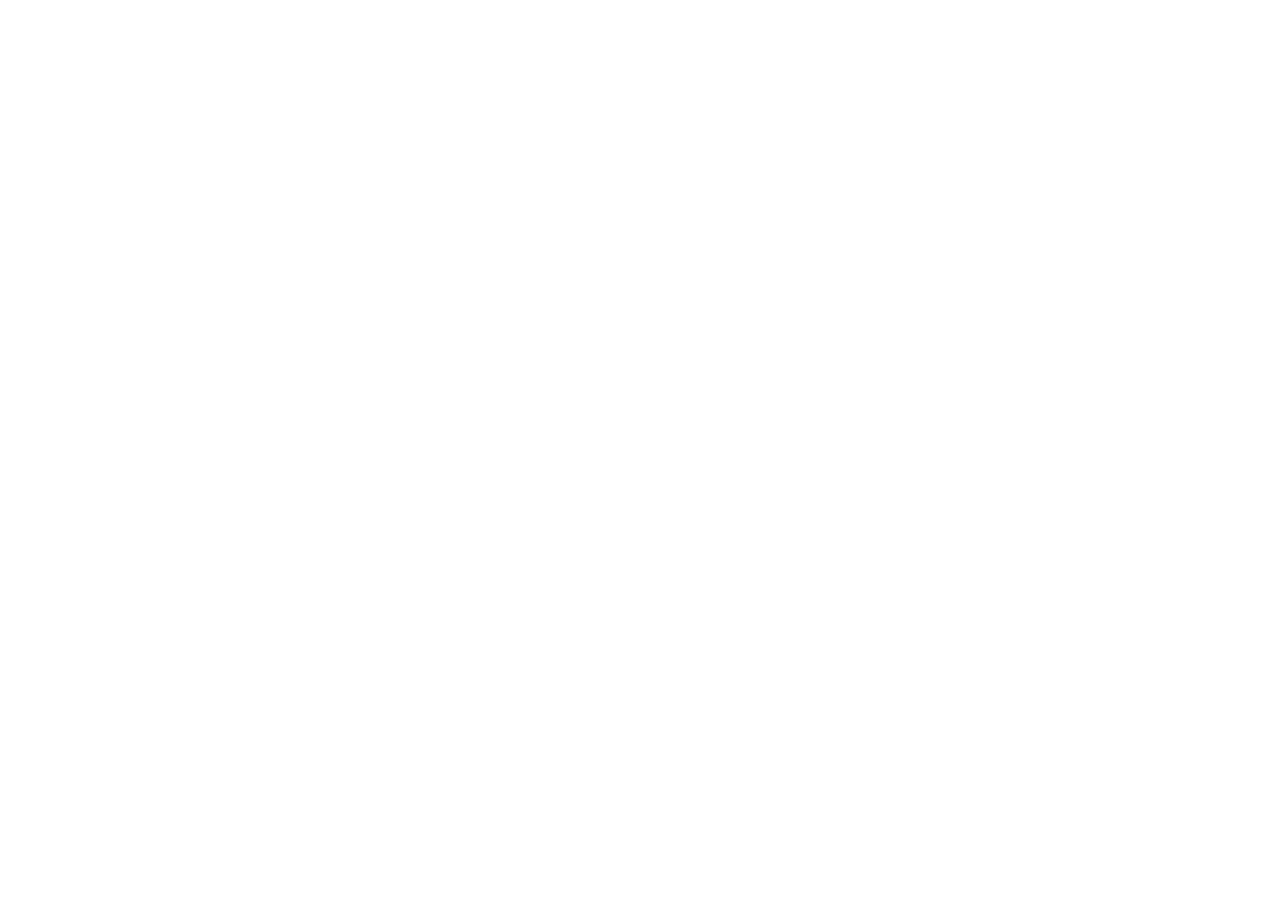
==== index.html @ 5d376424 "初始化大事件项目" ====
<!DOCTYPE html>
<html lang="en">
<head>
    <meta charset="UTF-8">
    <meta http-equiv="X-UA-Compatible" content="IE=edge">
    <meta name="viewport" content="width=device-width, initial-scale=1.0">
    <title>Document</title>
</head>
<body>
    
</body>
</html>
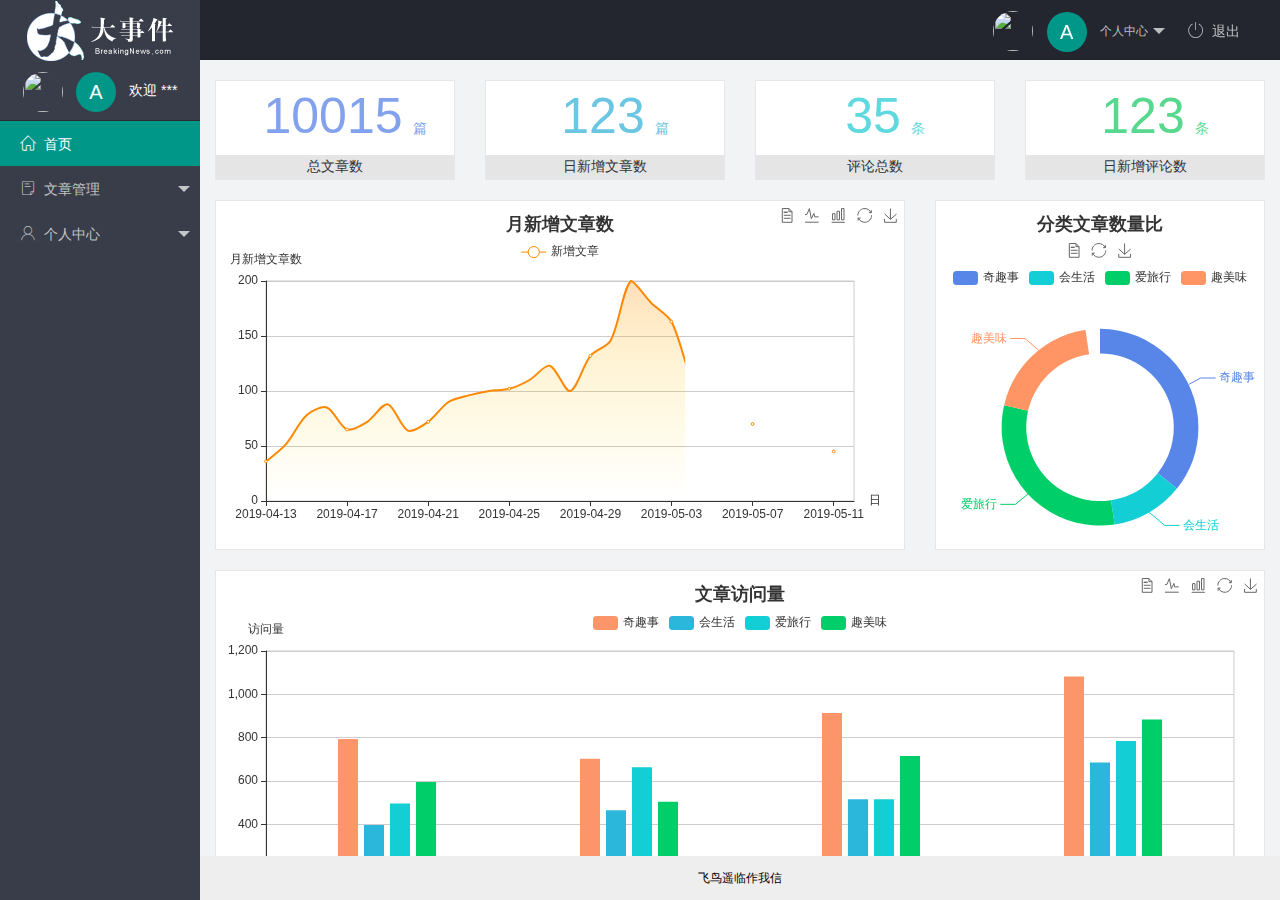
==== commit 118afe9a: "完成了首页功能" ====
--- a/index.html
+++ b/index.html
@@ -1,12 +1,115 @@
 <!DOCTYPE html>
 <html lang="en">
-<head>
-    <meta charset="UTF-8">
-    <meta http-equiv="X-UA-Compatible" content="IE=edge">
-    <meta name="viewport" content="width=device-width, initial-scale=1.0">
+  <head>
+    <meta charset="UTF-8" />
+    <meta http-equiv="X-UA-Compatible" content="IE=edge" />
+    <meta name="viewport" content="width=device-width, initial-scale=1.0" />
     <title>Document</title>
-</head>
-<body>
-    
-</body>
-</html>+    <link rel="stylesheet" href="/assets/lib/layui/css/layui.css" />
+    <link rel="stylesheet" href="./assets/fonts/iconfont.css" />
+    <link rel="stylesheet" href="/assets/css/index.css" />
+  </head>
+  <body>
+    <div class="layui-layout layui-layout-admin">
+      <div class="layui-header">
+        <div class="layui-logo layui-hide-xs layui-bg-black">
+          <img src="/assets/images/logo.png" alt="" />
+        </div>
+
+        <ul class="layui-nav layui-layout-right">
+          <li class="layui-nav-item layui-hide layui-show-md-inline-block">
+            <a href="javascript:;" class="userinfo">
+                <img src="http://t.cn/RCzsdCq" class="layui-nav-img" />
+                <span class="text-avatar">A</span>
+                个人中心
+              </a>
+            <dl class="layui-nav-child">
+              <dd><a href="">基本资料</a></dd>
+              <dd><a href="">更换头像</a></dd>
+              <dd><a href="">重置密码</a></dd>
+            </dl>
+          </li>
+          <li class="layui-nav-item" lay-header-event="menuRight" lay-unselect>
+            <a href="javascript:;" id="btnLogout"
+              ><span class="iconfont icon-tuichu"></span>退出</a
+            >
+          </li>
+        </ul>
+      </div>
+
+      <div class="layui-side layui-bg-black">
+        <div class="layui-side-scroll">
+          <!-- 左侧导航区域（可配合layui已有的垂直导航） -->
+          <ul class="layui-nav layui-nav-tree" lay-shrink="all">
+            <div class="userinfo">
+                <img src="http://t.cn/RCzsdCq" class="layui-nav-img" />
+                <span class="text-avatar">A</span>
+                <span id="welcome">欢迎 ***</span>
+            </div>
+            <li class="layui-nav-item layui-this">
+              <a href="/home/dashboard.html" target="fm"><span class="iconfont icon-home"></span>首页</a>
+            </li>
+            <li class="layui-nav-item">
+              <a class="" href="javascript:;"
+                ><span class="iconfont icon-16"></span>文章管理</a
+              >
+              <dl class="layui-nav-child">
+                <dd>
+                  <a href="javascript:;"
+                    ><i class="layui-icon layui-icon-app"></i>文章类别</a
+                  >
+                </dd>
+                <dd>
+                  <a href="javascript:;"
+                    ><i class="layui-icon layui-icon-app"></i>文章列表</a
+                  >
+                </dd>
+                <dd>
+                  <a href="javascript:;"
+                    ><i class="layui-icon layui-icon-app"></i>发布文章</a
+                  >
+                </dd>
+              </dl>
+            </li>
+            <li class="layui-nav-item">
+              <a href="javascript:;"
+                ><span class="iconfont icon-user"></span>个人中心</a
+              >
+              <dl class="layui-nav-child">
+                <dd>
+                  <a href="javascript:;"
+                    ><i class="layui-icon layui-icon-app"></i>基本资料</a
+                  >
+                </dd>
+                <dd>
+                  <a href="javascript:;"
+                    ><i class="layui-icon layui-icon-app"></i>更换头像</a
+                  >
+                </dd>
+                <dd>
+                  <a href="javascript:;"
+                    ><i class="layui-icon layui-icon-app"></i>重置密码</a
+                  >
+                </dd>
+              </dl>
+            </li>
+          </ul>
+        </div>
+      </div>
+
+      <div class="layui-body">
+        <!-- 内容主体区域 -->
+        <iframe name="fm" src="/home/dashboard.html" frameborder="0"></iframe>
+    </div>
+
+      <div class="layui-footer">
+        <!-- 底部固定区域 -->
+        飞鸟遥临作我信
+      </div>
+    </div>
+    <script src="/assets/lib/layui/layui.all.js"></script>
+    <script src="/assets/lib/jquery.js"></script>
+    <script src="/assets/js/baseAPI.js"></script>
+    <script src="/assets/js/index.js"></script>
+  </body>
+</html>
--- a/assets/lib/layui/css/layui.css
+++ b/assets/lib/layui/css/layui.css
@@ -0,0 +1,2 @@
+/** layui-v2.5.5 MIT License By https://www.layui.com */
+ .layui-inline,img{display:inline-block;vertical-align:middle}h1,h2,h3,h4,h5,h6{font-weight:400}.layui-edge,.layui-header,.layui-inline,.layui-main{position:relative}.layui-body,.layui-edge,.layui-elip{overflow:hidden}.layui-btn,.layui-edge,.layui-inline,img{vertical-align:middle}.layui-btn,.layui-disabled,.layui-icon,.layui-unselect{-moz-user-select:none;-webkit-user-select:none;-ms-user-select:none}.layui-elip,.layui-form-checkbox span,.layui-form-pane .layui-form-label{text-overflow:ellipsis;white-space:nowrap}.layui-breadcrumb,.layui-tree-btnGroup{visibility:hidden}blockquote,body,button,dd,div,dl,dt,form,h1,h2,h3,h4,h5,h6,input,li,ol,p,pre,td,textarea,th,ul{margin:0;padding:0;-webkit-tap-highlight-color:rgba(0,0,0,0)}a:active,a:hover{outline:0}img{border:none}li{list-style:none}table{border-collapse:collapse;border-spacing:0}h4,h5,h6{font-size:100%}button,input,optgroup,option,select,textarea{font-family:inherit;font-size:inherit;font-style:inherit;font-weight:inherit;outline:0}pre{white-space:pre-wrap;white-space:-moz-pre-wrap;white-space:-pre-wrap;white-space:-o-pre-wrap;word-wrap:break-word}body{line-height:24px;font:14px Helvetica Neue,Helvetica,PingFang SC,Tahoma,Arial,sans-serif}hr{height:1px;margin:10px 0;border:0;clear:both}a{color:#333;text-decoration:none}a:hover{color:#777}a cite{font-style:normal;*cursor:pointer}.layui-border-box,.layui-border-box *{box-sizing:border-box}.layui-box,.layui-box *{box-sizing:content-box}.layui-clear{clear:both;*zoom:1}.layui-clear:after{content:'\20';clear:both;*zoom:1;display:block;height:0}.layui-inline{*display:inline;*zoom:1}.layui-edge{display:inline-block;width:0;height:0;border-width:6px;border-style:dashed;border-color:transparent}.layui-edge-top{top:-4px;border-bottom-color:#999;border-bottom-style:solid}.layui-edge-right{border-left-color:#999;border-left-style:solid}.layui-edge-bottom{top:2px;border-top-color:#999;border-top-style:solid}.layui-edge-left{border-right-color:#999;border-right-style:solid}.layui-disabled,.layui-disabled:hover{color:#d2d2d2!important;cursor:not-allowed!important}.layui-circle{border-radius:100%}.layui-show{display:block!important}.layui-hide{display:none!important}@font-face{font-family:layui-icon;src:url(../font/iconfont.eot?v=250);src:url(../font/iconfont.eot?v=250#iefix) format('embedded-opentype'),url(../font/iconfont.woff2?v=250) format('woff2'),url(../font/iconfont.woff?v=250) format('woff'),url(../font/iconfont.ttf?v=250) format('truetype'),url(../font/iconfont.svg?v=250#layui-icon) format('svg')}.layui-icon{font-family:layui-icon!important;font-size:16px;font-style:normal;-webkit-font-smoothing:antialiased;-moz-osx-font-smoothing:grayscale}.layui-icon-reply-fill:before{content:"\e611"}.layui-icon-set-fill:before{content:"\e614"}.layui-icon-menu-fill:before{content:"\e60f"}.layui-icon-search:before{content:"\e615"}.layui-icon-share:before{content:"\e641"}.layui-icon-set-sm:before{content:"\e620"}.layui-icon-engine:before{content:"\e628"}.layui-icon-close:before{content:"\1006"}.layui-icon-close-fill:before{content:"\1007"}.layui-icon-chart-screen:before{content:"\e629"}.layui-icon-star:before{content:"\e600"}.layui-icon-circle-dot:before{content:"\e617"}.layui-icon-chat:before{content:"\e606"}.layui-icon-release:before{content:"\e609"}.layui-icon-list:before{content:"\e60a"}.layui-icon-chart:before{content:"\e62c"}.layui-icon-ok-circle:before{content:"\1005"}.layui-icon-layim-theme:before{content:"\e61b"}.layui-icon-table:before{content:"\e62d"}.layui-icon-right:before{content:"\e602"}.layui-icon-left:before{content:"\e603"}.layui-icon-cart-simple:before{content:"\e698"}.layui-icon-face-cry:before{content:"\e69c"}.layui-icon-face-smile:before{content:"\e6af"}.layui-icon-survey:before{content:"\e6b2"}.layui-icon-tree:before{content:"\e62e"}.layui-icon-upload-circle:before{content:"\e62f"}.layui-icon-add-circle:before{content:"\e61f"}.layui-icon-download-circle:before{content:"\e601"}.layui-icon-templeate-1:before{content:"\e630"}.layui-icon-util:before{content:"\e631"}.layui-icon-face-surprised:before{content:"\e664"}.layui-icon-edit:before{content:"\e642"}.layui-icon-speaker:before{content:"\e645"}.layui-icon-down:before{content:"\e61a"}.layui-icon-file:before{content:"\e621"}.layui-icon-layouts:before{content:"\e632"}.layui-icon-rate-half:before{content:"\e6c9"}.layui-icon-add-circle-fine:before{content:"\e608"}.layui-icon-prev-circle:before{content:"\e633"}.layui-icon-read:before{content:"\e705"}.layui-icon-404:before{content:"\e61c"}.layui-icon-carousel:before{content:"\e634"}.layui-icon-help:before{content:"\e607"}.layui-icon-code-circle:before{content:"\e635"}.layui-icon-water:before{content:"\e636"}.layui-icon-username:before{content:"\e66f"}.layui-icon-find-fill:before{content:"\e670"}.layui-icon-about:before{content:"\e60b"}.layui-icon-location:before{content:"\e715"}.layui-icon-up:before{content:"\e619"}.layui-icon-pause:before{content:"\e651"}.layui-icon-date:before{content:"\e637"}.layui-icon-layim-uploadfile:before{content:"\e61d"}.layui-icon-delete:before{content:"\e640"}.layui-icon-play:before{content:"\e652"}.layui-icon-top:before{content:"\e604"}.layui-icon-friends:before{content:"\e612"}.layui-icon-refresh-3:before{content:"\e9aa"}.layui-icon-ok:before{content:"\e605"}.layui-icon-layer:before{content:"\e638"}.layui-icon-face-smile-fine:before{content:"\e60c"}.layui-icon-dollar:before{content:"\e659"}.layui-icon-group:before{content:"\e613"}.layui-icon-layim-download:before{content:"\e61e"}.layui-icon-picture-fine:before{content:"\e60d"}.layui-icon-link:before{content:"\e64c"}.layui-icon-diamond:before{content:"\e735"}.layui-icon-log:before{content:"\e60e"}.layui-icon-rate-solid:before{content:"\e67a"}.layui-icon-fonts-del:before{content:"\e64f"}.layui-icon-unlink:before{content:"\e64d"}.layui-icon-fonts-clear:before{content:"\e639"}.layui-icon-triangle-r:before{content:"\e623"}.layui-icon-circle:before{content:"\e63f"}.layui-icon-radio:before{content:"\e643"}.layui-icon-align-center:before{content:"\e647"}.layui-icon-align-right:before{content:"\e648"}.layui-icon-align-left:before{content:"\e649"}.layui-icon-loading-1:before{content:"\e63e"}.layui-icon-return:before{content:"\e65c"}.layui-icon-fonts-strong:before{content:"\e62b"}.layui-icon-upload:before{content:"\e67c"}.layui-icon-dialogue:before{content:"\e63a"}.layui-icon-video:before{content:"\e6ed"}.layui-icon-headset:before{content:"\e6fc"}.layui-icon-cellphone-fine:before{content:"\e63b"}.layui-icon-add-1:before{content:"\e654"}.layui-icon-face-smile-b:before{content:"\e650"}.layui-icon-fonts-html:before{content:"\e64b"}.layui-icon-form:before{content:"\e63c"}.layui-icon-cart:before{content:"\e657"}.layui-icon-camera-fill:before{content:"\e65d"}.layui-icon-tabs:before{content:"\e62a"}.layui-icon-fonts-code:before{content:"\e64e"}.layui-icon-fire:before{content:"\e756"}.layui-icon-set:before{content:"\e716"}.layui-icon-fonts-u:before{content:"\e646"}.layui-icon-triangle-d:before{content:"\e625"}.layui-icon-tips:before{content:"\e702"}.layui-icon-picture:before{content:"\e64a"}.layui-icon-more-vertical:before{content:"\e671"}.layui-icon-flag:before{content:"\e66c"}.layui-icon-loading:before{content:"\e63d"}.layui-icon-fonts-i:before{content:"\e644"}.layui-icon-refresh-1:before{content:"\e666"}.layui-icon-rmb:before{content:"\e65e"}.layui-icon-home:before{content:"\e68e"}.layui-icon-user:before{content:"\e770"}.layui-icon-notice:before{content:"\e667"}.layui-icon-login-weibo:before{content:"\e675"}.layui-icon-voice:before{content:"\e688"}.layui-icon-upload-drag:before{content:"\e681"}.layui-icon-login-qq:before{content:"\e676"}.layui-icon-snowflake:before{content:"\e6b1"}.layui-icon-file-b:before{content:"\e655"}.layui-icon-template:before{content:"\e663"}.layui-icon-auz:before{content:"\e672"}.layui-icon-console:before{content:"\e665"}.layui-icon-app:before{content:"\e653"}.layui-icon-prev:before{content:"\e65a"}.layui-icon-website:before{content:"\e7ae"}.layui-icon-next:before{content:"\e65b"}.layui-icon-component:before{content:"\e857"}.layui-icon-more:before{content:"\e65f"}.layui-icon-login-wechat:before{content:"\e677"}.layui-icon-shrink-right:before{content:"\e668"}.layui-icon-spread-left:before{content:"\e66b"}.layui-icon-camera:before{content:"\e660"}.layui-icon-note:before{content:"\e66e"}.layui-icon-refresh:before{content:"\e669"}.layui-icon-female:before{content:"\e661"}.layui-icon-male:before{content:"\e662"}.layui-icon-password:before{content:"\e673"}.layui-icon-senior:before{content:"\e674"}.layui-icon-theme:before{content:"\e66a"}.layui-icon-tread:before{content:"\e6c5"}.layui-icon-praise:before{content:"\e6c6"}.layui-icon-star-fill:before{content:"\e658"}.layui-icon-rate:before{content:"\e67b"}.layui-icon-template-1:before{content:"\e656"}.layui-icon-vercode:before{content:"\e679"}.layui-icon-cellphone:before{content:"\e678"}.layui-icon-screen-full:before{content:"\e622"}.layui-icon-screen-restore:before{content:"\e758"}.layui-icon-cols:before{content:"\e610"}.layui-icon-export:before{content:"\e67d"}.layui-icon-print:before{content:"\e66d"}.layui-icon-slider:before{content:"\e714"}.layui-icon-addition:before{content:"\e624"}.layui-icon-subtraction:before{content:"\e67e"}.layui-icon-service:before{content:"\e626"}.layui-icon-transfer:before{content:"\e691"}.layui-main{width:1140px;margin:0 auto}.layui-header{z-index:1000;height:60px}.layui-header a:hover{transition:all .5s;-webkit-transition:all .5s}.layui-side{position:fixed;left:0;top:0;bottom:0;z-index:999;width:200px;overflow-x:hidden}.layui-side-scroll{position:relative;width:220px;height:100%;overflow-x:hidden}.layui-body{position:absolute;left:200px;right:0;top:0;bottom:0;z-index:998;width:auto;overflow-y:auto;box-sizing:border-box}.layui-layout-body{overflow:hidden}.layui-layout-admin .layui-header{background-color:#23262E}.layui-layout-admin .layui-side{top:60px;width:200px;overflow-x:hidden}.layui-layout-admin .layui-body{position:fixed;top:60px;bottom:44px}.layui-layout-admin .layui-main{width:auto;margin:0 15px}.layui-layout-admin .layui-footer{position:fixed;left:200px;right:0;bottom:0;height:44px;line-height:44px;padding:0 15px;background-color:#eee}.layui-layout-admin .layui-logo{position:absolute;left:0;top:0;width:200px;height:100%;line-height:60px;text-align:center;color:#009688;font-size:16px}.layui-layout-admin .layui-header .layui-nav{background:0 0}.layui-layout-left{position:absolute!important;left:200px;top:0}.layui-layout-right{position:absolute!important;right:0;top:0}.layui-container{position:relative;margin:0 auto;padding:0 15px;box-sizing:border-box}.layui-fluid{position:relative;margin:0 auto;padding:0 15px}.layui-row:after,.layui-row:before{content:'';display:block;clear:both}.layui-col-lg1,.layui-col-lg10,.layui-col-lg11,.layui-col-lg12,.layui-col-lg2,.layui-col-lg3,.layui-col-lg4,.layui-col-lg5,.layui-col-lg6,.layui-col-lg7,.layui-col-lg8,.layui-col-lg9,.layui-col-md1,.layui-col-md10,.layui-col-md11,.layui-col-md12,.layui-col-md2,.layui-col-md3,.layui-col-md4,.layui-col-md5,.layui-col-md6,.layui-col-md7,.layui-col-md8,.layui-col-md9,.layui-col-sm1,.layui-col-sm10,.layui-col-sm11,.layui-col-sm12,.layui-col-sm2,.layui-col-sm3,.layui-col-sm4,.layui-col-sm5,.layui-col-sm6,.layui-col-sm7,.layui-col-sm8,.layui-col-sm9,.layui-col-xs1,.layui-col-xs10,.layui-col-xs11,.layui-col-xs12,.layui-col-xs2,.layui-col-xs3,.layui-col-xs4,.layui-col-xs5,.layui-col-xs6,.layui-col-xs7,.layui-col-xs8,.layui-col-xs9{position:relative;display:block;box-sizing:border-box}.layui-col-xs1,.layui-col-xs10,.layui-col-xs11,.layui-col-xs12,.layui-col-xs2,.layui-col-xs3,.layui-col-xs4,.layui-col-xs5,.layui-col-xs6,.layui-col-xs7,.layui-col-xs8,.layui-col-xs9{float:left}.layui-col-xs1{width:8.33333333%}.layui-col-xs2{width:16.66666667%}.layui-col-xs3{width:25%}.layui-col-xs4{width:33.33333333%}.layui-col-xs5{width:41.66666667%}.layui-col-xs6{width:50%}.layui-col-xs7{width:58.33333333%}.layui-col-xs8{width:66.66666667%}.layui-col-xs9{width:75%}.layui-col-xs10{width:83.33333333%}.layui-col-xs11{width:91.66666667%}.layui-col-xs12{width:100%}.layui-col-xs-offset1{margin-left:8.33333333%}.layui-col-xs-offset2{margin-left:16.66666667%}.layui-col-xs-offset3{margin-left:25%}.layui-col-xs-offset4{margin-left:33.33333333%}.layui-col-xs-offset5{margin-left:41.66666667%}.layui-col-xs-offset6{margin-left:50%}.layui-col-xs-offset7{margin-left:58.33333333%}.layui-col-xs-offset8{margin-left:66.66666667%}.layui-col-xs-offset9{margin-left:75%}.layui-col-xs-offset10{margin-left:83.33333333%}.layui-col-xs-offset11{margin-left:91.66666667%}.layui-col-xs-offset12{margin-left:100%}@media screen and (max-width:768px){.layui-hide-xs{display:none!important}.layui-show-xs-block{display:block!important}.layui-show-xs-inline{display:inline!important}.layui-show-xs-inline-block{display:inline-block!important}}@media screen and (min-width:768px){.layui-container{width:750px}.layui-hide-sm{display:none!important}.layui-show-sm-block{display:block!important}.layui-show-sm-inline{display:inline!important}.layui-show-sm-inline-block{display:inline-block!important}.layui-col-sm1,.layui-col-sm10,.layui-col-sm11,.layui-col-sm12,.layui-col-sm2,.layui-col-sm3,.layui-col-sm4,.layui-col-sm5,.layui-col-sm6,.layui-col-sm7,.layui-col-sm8,.layui-col-sm9{float:left}.layui-col-sm1{width:8.33333333%}.layui-col-sm2{width:16.66666667%}.layui-col-sm3{width:25%}.layui-col-sm4{width:33.33333333%}.layui-col-sm5{width:41.66666667%}.layui-col-sm6{width:50%}.layui-col-sm7{width:58.33333333%}.layui-col-sm8{width:66.66666667%}.layui-col-sm9{width:75%}.layui-col-sm10{width:83.33333333%}.layui-col-sm11{width:91.66666667%}.layui-col-sm12{width:100%}.layui-col-sm-offset1{margin-left:8.33333333%}.layui-col-sm-offset2{margin-left:16.66666667%}.layui-col-sm-offset3{margin-left:25%}.layui-col-sm-offset4{margin-left:33.33333333%}.layui-col-sm-offset5{margin-left:41.66666667%}.layui-col-sm-offset6{margin-left:50%}.layui-col-sm-offset7{margin-left:58.33333333%}.layui-col-sm-offset8{margin-left:66.66666667%}.layui-col-sm-offset9{margin-left:75%}.layui-col-sm-offset10{margin-left:83.33333333%}.layui-col-sm-offset11{margin-left:91.66666667%}.layui-col-sm-offset12{margin-left:100%}}@media screen and (min-width:992px){.layui-container{width:970px}.layui-hide-md{display:none!important}.layui-show-md-block{display:block!important}.layui-show-md-inline{display:inline!important}.layui-show-md-inline-block{display:inline-block!important}.layui-col-md1,.layui-col-md10,.layui-col-md11,.layui-col-md12,.layui-col-md2,.layui-col-md3,.layui-col-md4,.layui-col-md5,.layui-col-md6,.layui-col-md7,.layui-col-md8,.layui-col-md9{float:left}.layui-col-md1{width:8.33333333%}.layui-col-md2{width:16.66666667%}.layui-col-md3{width:25%}.layui-col-md4{width:33.33333333%}.layui-col-md5{width:41.66666667%}.layui-col-md6{width:50%}.layui-col-md7{width:58.33333333%}.layui-col-md8{width:66.66666667%}.layui-col-md9{width:75%}.layui-col-md10{width:83.33333333%}.layui-col-md11{width:91.66666667%}.layui-col-md12{width:100%}.layui-col-md-offset1{margin-left:8.33333333%}.layui-col-md-offset2{margin-left:16.66666667%}.layui-col-md-offset3{margin-left:25%}.layui-col-md-offset4{margin-left:33.33333333%}.layui-col-md-offset5{margin-left:41.66666667%}.layui-col-md-offset6{margin-left:50%}.layui-col-md-offset7{margin-left:58.33333333%}.layui-col-md-offset8{margin-left:66.66666667%}.layui-col-md-offset9{margin-left:75%}.layui-col-md-offset10{margin-left:83.33333333%}.layui-col-md-offset11{margin-left:91.66666667%}.layui-col-md-offset12{margin-left:100%}}@media screen and (min-width:1200px){.layui-container{width:1170px}.layui-hide-lg{display:none!important}.layui-show-lg-block{display:block!important}.layui-show-lg-inline{display:inline!important}.layui-show-lg-inline-block{display:inline-block!important}.layui-col-lg1,.layui-col-lg10,.layui-col-lg11,.layui-col-lg12,.layui-col-lg2,.layui-col-lg3,.layui-col-lg4,.layui-col-lg5,.layui-col-lg6,.layui-col-lg7,.layui-col-lg8,.layui-col-lg9{float:left}.layui-col-lg1{width:8.33333333%}.layui-col-lg2{width:16.66666667%}.layui-col-lg3{width:25%}.layui-col-lg4{width:33.33333333%}.layui-col-lg5{width:41.66666667%}.layui-col-lg6{width:50%}.layui-col-lg7{width:58.33333333%}.layui-col-lg8{width:66.66666667%}.layui-col-lg9{width:75%}.layui-col-lg10{width:83.33333333%}.layui-col-lg11{width:91.66666667%}.layui-col-lg12{width:100%}.layui-col-lg-offset1{margin-left:8.33333333%}.layui-col-lg-offset2{margin-left:16.66666667%}.layui-col-lg-offset3{margin-left:25%}.layui-col-lg-offset4{margin-left:33.33333333%}.layui-col-lg-offset5{margin-left:41.66666667%}.layui-col-lg-offset6{margin-left:50%}.layui-col-lg-offset7{margin-left:58.33333333%}.layui-col-lg-offset8{margin-left:66.66666667%}.layui-col-lg-offset9{margin-left:75%}.layui-col-lg-offset10{margin-left:83.33333333%}.layui-col-lg-offset11{margin-left:91.66666667%}.layui-col-lg-offset12{margin-left:100%}}.layui-col-space1{margin:-.5px}.layui-col-space1>*{padding:.5px}.layui-col-space3{margin:-1.5px}.layui-col-space3>*{padding:1.5px}.layui-col-space5{margin:-2.5px}.layui-col-space5>*{padding:2.5px}.layui-col-space8{margin:-3.5px}.layui-col-space8>*{padding:3.5px}.layui-col-space10{margin:-5px}.layui-col-space10>*{padding:5px}.layui-col-space12{margin:-6px}.layui-col-space12>*{padding:6px}.layui-col-space15{margin:-7.5px}.layui-col-space15>*{padding:7.5px}.layui-col-space18{margin:-9px}.layui-col-space18>*{padding:9px}.layui-col-space20{margin:-10px}.layui-col-space20>*{padding:10px}.layui-col-space22{margin:-11px}.layui-col-space22>*{padding:11px}.layui-col-space25{margin:-12.5px}.layui-col-space25>*{padding:12.5px}.layui-col-space30{margin:-15px}.layui-col-space30>*{padding:15px}.layui-btn,.layui-input,.layui-select,.layui-textarea,.layui-upload-button{outline:0;-webkit-appearance:none;transition:all .3s;-webkit-transition:all .3s;box-sizing:border-box}.layui-elem-quote{margin-bottom:10px;padding:15px;line-height:22px;border-left:5px solid #009688;border-radius:0 2px 2px 0;background-color:#f2f2f2}.layui-quote-nm{border-style:solid;border-width:1px 1px 1px 5px;background:0 0}.layui-elem-field{margin-bottom:10px;padding:0;border-width:1px;border-style:solid}.layui-elem-field legend{margin-left:20px;padding:0 10px;font-size:20px;font-weight:300}.layui-field-title{margin:10px 0 20px;border-width:1px 0 0}.layui-field-box{padding:10px 15px}.layui-field-title .layui-field-box{padding:10px 0}.layui-progress{position:relative;height:6px;border-radius:20px;background-color:#e2e2e2}.layui-progress-bar{position:absolute;left:0;top:0;width:0;max-width:100%;height:6px;border-radius:20px;text-align:right;background-color:#5FB878;transition:all .3s;-webkit-transition:all .3s}.layui-progress-big,.layui-progress-big .layui-progress-bar{height:18px;line-height:18px}.layui-progress-text{position:relative;top:-20px;line-height:18px;font-size:12px;color:#666}.layui-progress-big .layui-progress-text{position:static;padding:0 10px;color:#fff}.layui-collapse{border-width:1px;border-style:solid;border-radius:2px}.layui-colla-content,.layui-colla-item{border-top-width:1px;border-top-style:solid}.layui-colla-item:first-child{border-top:none}.layui-colla-title{position:relative;height:42px;line-height:42px;padding:0 15px 0 35px;color:#333;background-color:#f2f2f2;cursor:pointer;font-size:14px;overflow:hidden}.layui-colla-content{display:none;padding:10px 15px;line-height:22px;color:#666}.layui-colla-icon{position:absolute;left:15px;top:0;font-size:14px}.layui-card{margin-bottom:15px;border-radius:2px;background-color:#fff;box-shadow:0 1px 2px 0 rgba(0,0,0,.05)}.layui-card:last-child{margin-bottom:0}.layui-card-header{position:relative;height:42px;line-height:42px;padding:0 15px;border-bottom:1px solid #f6f6f6;color:#333;border-radius:2px 2px 0 0;font-size:14px}.layui-bg-black,.layui-bg-blue,.layui-bg-cyan,.layui-bg-green,.layui-bg-orange,.layui-bg-red{color:#fff!important}.layui-card-body{position:relative;padding:10px 15px;line-height:24px}.layui-card-body[pad15]{padding:15px}.layui-card-body[pad20]{padding:20px}.layui-card-body .layui-table{margin:5px 0}.layui-card .layui-tab{margin:0}.layui-panel-window{position:relative;padding:15px;border-radius:0;border-top:5px solid #E6E6E6;background-color:#fff}.layui-auxiliar-moving{position:fixed;left:0;right:0;top:0;bottom:0;width:100%;height:100%;background:0 0;z-index:9999999999}.layui-form-label,.layui-form-mid,.layui-form-select,.layui-input-block,.layui-input-inline,.layui-textarea{position:relative}.layui-bg-red{background-color:#FF5722!important}.layui-bg-orange{background-color:#FFB800!important}.layui-bg-green{background-color:#009688!important}.layui-bg-cyan{background-color:#2F4056!important}.layui-bg-blue{background-color:#1E9FFF!important}.layui-bg-black{background-color:#393D49!important}.layui-bg-gray{background-color:#eee!important;color:#666!important}.layui-badge-rim,.layui-colla-content,.layui-colla-item,.layui-collapse,.layui-elem-field,.layui-form-pane .layui-form-item[pane],.layui-form-pane .layui-form-label,.layui-input,.layui-layedit,.layui-layedit-tool,.layui-quote-nm,.layui-select,.layui-tab-bar,.layui-tab-card,.layui-tab-title,.layui-tab-title .layui-this:after,.layui-textarea{border-color:#e6e6e6}.layui-timeline-item:before,hr{background-color:#e6e6e6}.layui-text{line-height:22px;font-size:14px;color:#666}.layui-text h1,.layui-text h2,.layui-text h3{font-weight:500;color:#333}.layui-text h1{font-size:30px}.layui-text h2{font-size:24px}.layui-text h3{font-size:18px}.layui-text a:not(.layui-btn){color:#01AAED}.layui-text a:not(.layui-btn):hover{text-decoration:underline}.layui-text ul{padding:5px 0 5px 15px}.layui-text ul li{margin-top:5px;list-style-type:disc}.layui-text em,.layui-word-aux{color:#999!important;padding:0 5px!important}.layui-btn{display:inline-block;height:38px;line-height:38px;padding:0 18px;background-color:#009688;color:#fff;white-space:nowrap;text-align:center;font-size:14px;border:none;border-radius:2px;cursor:pointer}.layui-btn:hover{opacity:.8;filter:alpha(opacity=80);color:#fff}.layui-btn:active{opacity:1;filter:alpha(opacity=100)}.layui-btn+.layui-btn{margin-left:10px}.layui-btn-container{font-size:0}.layui-btn-container .layui-btn{margin-right:10px;margin-bottom:10px}.layui-btn-container .layui-btn+.layui-btn{margin-left:0}.layui-table .layui-btn-container .layui-btn{margin-bottom:9px}.layui-btn-radius{border-radius:100px}.layui-btn .layui-icon{margin-right:3px;font-size:18px;vertical-align:bottom;vertical-align:middle\9}.layui-btn-primary{border:1px solid #C9C9C9;background-color:#fff;color:#555}.layui-btn-primary:hover{border-color:#009688;color:#333}.layui-btn-normal{background-color:#1E9FFF}.layui-btn-warm{background-color:#FFB800}.layui-btn-danger{background-color:#FF5722}.layui-btn-checked{background-color:#5FB878}.layui-btn-disabled,.layui-btn-disabled:active,.layui-btn-disabled:hover{border:1px solid #e6e6e6;background-color:#FBFBFB;color:#C9C9C9;cursor:not-allowed;opacity:1}.layui-btn-lg{height:44px;line-height:44px;padding:0 25px;font-size:16px}.layui-btn-sm{height:30px;line-height:30px;padding:0 10px;font-size:12px}.layui-btn-sm i{font-size:16px!important}.layui-btn-xs{height:22px;line-height:22px;padding:0 5px;font-size:12px}.layui-btn-xs i{font-size:14px!important}.layui-btn-group{display:inline-block;vertical-align:middle;font-size:0}.layui-btn-group .layui-btn{margin-left:0!important;margin-right:0!important;border-left:1px solid rgba(255,255,255,.5);border-radius:0}.layui-btn-group .layui-btn-primary{border-left:none}.layui-btn-group .layui-btn-primary:hover{border-color:#C9C9C9;color:#009688}.layui-btn-group .layui-btn:first-child{border-left:none;border-radius:2px 0 0 2px}.layui-btn-group .layui-btn-primary:first-child{border-left:1px solid #c9c9c9}.layui-btn-group .layui-btn:last-child{border-radius:0 2px 2px 0}.layui-btn-group .layui-btn+.layui-btn{margin-left:0}.layui-btn-group+.layui-btn-group{margin-left:10px}.layui-btn-fluid{width:100%}.layui-input,.layui-select,.layui-textarea{height:38px;line-height:1.3;line-height:38px\9;border-width:1px;border-style:solid;background-color:#fff;border-radius:2px}.layui-input::-webkit-input-placeholder,.layui-select::-webkit-input-placeholder,.layui-textarea::-webkit-input-placeholder{line-height:1.3}.layui-input,.layui-textarea{display:block;width:100%;padding-left:10px}.layui-input:hover,.layui-textarea:hover{border-color:#D2D2D2!important}.layui-input:focus,.layui-textarea:focus{border-color:#C9C9C9!important}.layui-textarea{min-height:100px;height:auto;line-height:20px;padding:6px 10px;resize:vertical}.layui-select{padding:0 10px}.layui-form input[type=checkbox],.layui-form input[type=radio],.layui-form select{display:none}.layui-form [lay-ignore]{display:initial}.layui-form-item{margin-bottom:15px;clear:both;*zoom:1}.layui-form-item:after{content:'\20';clear:both;*zoom:1;display:block;height:0}.layui-form-label{float:left;display:block;padding:9px 15px;width:80px;font-weight:400;line-height:20px;text-align:right}.layui-form-label-col{display:block;float:none;padding:9px 0;line-height:20px;text-align:left}.layui-form-item .layui-inline{margin-bottom:5px;margin-right:10px}.layui-input-block{margin-left:110px;min-height:36px}.layui-input-inline{display:inline-block;vertical-align:middle}.layui-form-item .layui-input-inline{float:left;width:190px;margin-right:10px}.layui-form-text .layui-input-inline{width:auto}.layui-form-mid{float:left;display:block;padding:9px 0!important;line-height:20px;margin-right:10px}.layui-form-danger+.layui-form-select .layui-input,.layui-form-danger:focus{border-color:#FF5722!important}.layui-form-select .layui-input{padding-right:30px;cursor:pointer}.layui-form-select .layui-edge{position:absolute;right:10px;top:50%;margin-top:-3px;cursor:pointer;border-width:6px;border-top-color:#c2c2c2;border-top-style:solid;transition:all .3s;-webkit-transition:all .3s}.layui-form-select dl{display:none;position:absolute;left:0;top:42px;padding:5px 0;z-index:899;min-width:100%;border:1px solid #d2d2d2;max-height:300px;overflow-y:auto;background-color:#fff;border-radius:2px;box-shadow:0 2px 4px rgba(0,0,0,.12);box-sizing:border-box}.layui-form-select dl dd,.layui-form-select dl dt{padding:0 10px;line-height:36px;white-space:nowrap;overflow:hidden;text-overflow:ellipsis}.layui-form-select dl dt{font-size:12px;color:#999}.layui-form-select dl dd{cursor:pointer}.layui-form-select dl dd:hover{background-color:#f2f2f2;-webkit-transition:.5s all;transition:.5s all}.layui-form-select .layui-select-group dd{padding-left:20px}.layui-form-select dl dd.layui-select-tips{padding-left:10px!important;color:#999}.layui-form-select dl dd.layui-this{background-color:#5FB878;color:#fff}.layui-form-checkbox,.layui-form-select dl dd.layui-disabled{background-color:#fff}.layui-form-selected dl{display:block}.layui-form-checkbox,.layui-form-checkbox *,.layui-form-switch{display:inline-block;vertical-align:middle}.layui-form-selected .layui-edge{margin-top:-9px;-webkit-transform:rotate(180deg);transform:rotate(180deg);margin-top:-3px\9}:root .layui-form-selected .layui-edge{margin-top:-9px\0/IE9}.layui-form-selectup dl{top:auto;bottom:42px}.layui-select-none{margin:5px 0;text-align:center;color:#999}.layui-select-disabled .layui-disabled{border-color:#eee!important}.layui-select-disabled .layui-edge{border-top-color:#d2d2d2}.layui-form-checkbox{position:relative;height:30px;line-height:30px;margin-right:10px;padding-right:30px;cursor:pointer;font-size:0;-webkit-transition:.1s linear;transition:.1s linear;box-sizing:border-box}.layui-form-checkbox span{padding:0 10px;height:100%;font-size:14px;border-radius:2px 0 0 2px;background-color:#d2d2d2;color:#fff;overflow:hidden}.layui-form-checkbox:hover span{background-color:#c2c2c2}.layui-form-checkbox i{position:absolute;right:0;top:0;width:30px;height:28px;border:1px solid #d2d2d2;border-left:none;border-radius:0 2px 2px 0;color:#fff;font-size:20px;text-align:center}.layui-form-checkbox:hover i{border-color:#c2c2c2;color:#c2c2c2}.layui-form-checked,.layui-form-checked:hover{border-color:#5FB878}.layui-form-checked span,.layui-form-checked:hover span{background-color:#5FB878}.layui-form-checked i,.layui-form-checked:hover i{color:#5FB878}.layui-form-item .layui-form-checkbox{margin-top:4px}.layui-form-checkbox[lay-skin=primary]{height:auto!important;line-height:normal!important;min-width:18px;min-height:18px;border:none!important;margin-right:0;padding-left:28px;padding-right:0;background:0 0}.layui-form-checkbox[lay-skin=primary] span{padding-left:0;padding-right:15px;line-height:18px;background:0 0;color:#666}.layui-form-checkbox[lay-skin=primary] i{right:auto;left:0;width:16px;height:16px;line-height:16px;border:1px solid #d2d2d2;font-size:12px;border-radius:2px;background-color:#fff;-webkit-transition:.1s linear;transition:.1s linear}.layui-form-checkbox[lay-skin=primary]:hover i{border-color:#5FB878;color:#fff}.layui-form-checked[lay-skin=primary] i{border-color:#5FB878!important;background-color:#5FB878;color:#fff}.layui-checkbox-disbaled[lay-skin=primary] span{background:0 0!important;color:#c2c2c2}.layui-checkbox-disbaled[lay-skin=primary]:hover i{border-color:#d2d2d2}.layui-form-item .layui-form-checkbox[lay-skin=primary]{margin-top:10px}.layui-form-switch{position:relative;height:22px;line-height:22px;min-width:35px;padding:0 5px;margin-top:8px;border:1px solid #d2d2d2;border-radius:20px;cursor:pointer;background-color:#fff;-webkit-transition:.1s linear;transition:.1s linear}.layui-form-switch i{position:absolute;left:5px;top:3px;width:16px;height:16px;border-radius:20px;background-color:#d2d2d2;-webkit-transition:.1s linear;transition:.1s linear}.layui-form-switch em{position:relative;top:0;width:25px;margin-left:21px;padding:0!important;text-align:center!important;color:#999!important;font-style:normal!important;font-size:12px}.layui-form-onswitch{border-color:#5FB878;background-color:#5FB878}.layui-checkbox-disbaled,.layui-checkbox-disbaled i{border-color:#e2e2e2!important}.layui-form-onswitch i{left:100%;margin-left:-21px;background-color:#fff}.layui-form-onswitch em{margin-left:5px;margin-right:21px;color:#fff!important}.layui-checkbox-disbaled span{background-color:#e2e2e2!important}.layui-checkbox-disbaled:hover i{color:#fff!important}[lay-radio]{display:none}.layui-form-radio,.layui-form-radio *{display:inline-block;vertical-align:middle}.layui-form-radio{line-height:28px;margin:6px 10px 0 0;padding-right:10px;cursor:pointer;font-size:0}.layui-form-radio *{font-size:14px}.layui-form-radio>i{margin-right:8px;font-size:22px;color:#c2c2c2}.layui-form-radio>i:hover,.layui-form-radioed>i{color:#5FB878}.layui-radio-disbaled>i{color:#e2e2e2!important}.layui-form-pane .layui-form-label{width:110px;padding:8px 15px;height:38px;line-height:20px;border-width:1px;border-style:solid;border-radius:2px 0 0 2px;text-align:center;background-color:#FBFBFB;overflow:hidden;box-sizing:border-box}.layui-form-pane .layui-input-inline{margin-left:-1px}.layui-form-pane .layui-input-block{margin-left:110px;left:-1px}.layui-form-pane .layui-input{border-radius:0 2px 2px 0}.layui-form-pane .layui-form-text .layui-form-label{float:none;width:100%;border-radius:2px;box-sizing:border-box;text-align:left}.layui-form-pane .layui-form-text .layui-input-inline{display:block;margin:0;top:-1px;clear:both}.layui-form-pane .layui-form-text .layui-input-block{margin:0;left:0;top:-1px}.layui-form-pane .layui-form-text .layui-textarea{min-height:100px;border-radius:0 0 2px 2px}.layui-form-pane .layui-form-checkbox{margin:4px 0 4px 10px}.layui-form-pane .layui-form-radio,.layui-form-pane .layui-form-switch{margin-top:6px;margin-left:10px}.layui-form-pane .layui-form-item[pane]{position:relative;border-width:1px;border-style:solid}.layui-form-pane .layui-form-item[pane] .layui-form-label{position:absolute;left:0;top:0;height:100%;border-width:0 1px 0 0}.layui-form-pane .layui-form-item[pane] .layui-input-inline{margin-left:110px}@media screen and (max-width:450px){.layui-form-item .layui-form-label{text-overflow:ellipsis;overflow:hidden;white-space:nowrap}.layui-form-item .layui-inline{display:block;margin-right:0;margin-bottom:20px;clear:both}.layui-form-item .layui-inline:after{content:'\20';clear:both;display:block;height:0}.layui-form-item .layui-input-inline{display:block;float:none;left:-3px;width:auto;margin:0 0 10px 112px}.layui-form-item .layui-input-inline+.layui-form-mid{margin-left:110px;top:-5px;padding:0}.layui-form-item .layui-form-checkbox{margin-right:5px;margin-bottom:5px}}.layui-layedit{border-width:1px;border-style:solid;border-radius:2px}.layui-layedit-tool{padding:3px 5px;border-bottom-width:1px;border-bottom-style:solid;font-size:0}.layedit-tool-fixed{position:fixed;top:0;border-top:1px solid #e2e2e2}.layui-layedit-tool .layedit-tool-mid,.layui-layedit-tool .layui-icon{display:inline-block;vertical-align:middle;text-align:center;font-size:14px}.layui-layedit-tool .layui-icon{position:relative;width:32px;height:30px;line-height:30px;margin:3px 5px;color:#777;cursor:pointer;border-radius:2px}.layui-layedit-tool .layui-icon:hover{color:#393D49}.layui-layedit-tool .layui-icon:active{color:#000}.layui-layedit-tool .layedit-tool-active{background-color:#e2e2e2;color:#000}.layui-layedit-tool .layui-disabled,.layui-layedit-tool .layui-disabled:hover{color:#d2d2d2;cursor:not-allowed}.layui-layedit-tool .layedit-tool-mid{width:1px;height:18px;margin:0 10px;background-color:#d2d2d2}.layedit-tool-html{width:50px!important;font-size:30px!important}.layedit-tool-b,.layedit-tool-code,.layedit-tool-help{font-size:16px!important}.layedit-tool-d,.layedit-tool-face,.layedit-tool-image,.layedit-tool-unlink{font-size:18px!important}.layedit-tool-image input{position:absolute;font-size:0;left:0;top:0;width:100%;height:100%;opacity:.01;filter:Alpha(opacity=1);cursor:pointer}.layui-layedit-iframe iframe{display:block;width:100%}#LAY_layedit_code{overflow:hidden}.layui-laypage{display:inline-block;*display:inline;*zoom:1;vertical-align:middle;margin:10px 0;font-size:0}.layui-laypage>a:first-child,.layui-laypage>a:first-child em{border-radius:2px 0 0 2px}.layui-laypage>a:last-child,.layui-laypage>a:last-child em{border-radius:0 2px 2px 0}.layui-laypage>:first-child{margin-left:0!important}.layui-laypage>:last-child{margin-right:0!important}.layui-laypage a,.layui-laypage button,.layui-laypage input,.layui-laypage select,.layui-laypage span{border:1px solid #e2e2e2}.layui-laypage a,.layui-laypage span{display:inline-block;*display:inline;*zoom:1;vertical-align:middle;padding:0 15px;height:28px;line-height:28px;margin:0 -1px 5px 0;background-color:#fff;color:#333;font-size:12px}.layui-flow-more a *,.layui-laypage input,.layui-table-view select[lay-ignore]{display:inline-block}.layui-laypage a:hover{color:#009688}.layui-laypage em{font-style:normal}.layui-laypage .layui-laypage-spr{color:#999;font-weight:700}.layui-laypage a{text-decoration:none}.layui-laypage .layui-laypage-curr{position:relative}.layui-laypage .layui-laypage-curr em{position:relative;color:#fff}.layui-laypage .layui-laypage-curr .layui-laypage-em{position:absolute;left:-1px;top:-1px;padding:1px;width:100%;height:100%;background-color:#009688}.layui-laypage-em{border-radius:2px}.layui-laypage-next em,.layui-laypage-prev em{font-family:Sim sun;font-size:16px}.layui-laypage .layui-laypage-count,.layui-laypage .layui-laypage-limits,.layui-laypage .layui-laypage-refresh,.layui-laypage .layui-laypage-skip{margin-left:10px;margin-right:10px;padding:0;border:none}.layui-laypage .layui-laypage-limits,.layui-laypage .layui-laypage-refresh{vertical-align:top}.layui-laypage .layui-laypage-refresh i{font-size:18px;cursor:pointer}.layui-laypage select{height:22px;padding:3px;border-radius:2px;cursor:pointer}.layui-laypage .layui-laypage-skip{height:30px;line-height:30px;color:#999}.layui-laypage button,.layui-laypage input{height:30px;line-height:30px;border-radius:2px;vertical-align:top;background-color:#fff;box-sizing:border-box}.layui-laypage input{width:40px;margin:0 10px;padding:0 3px;text-align:center}.layui-laypage input:focus,.layui-laypage select:focus{border-color:#009688!important}.layui-laypage button{margin-left:10px;padding:0 10px;cursor:pointer}.layui-table,.layui-table-view{margin:10px 0}.layui-flow-more{margin:10px 0;text-align:center;color:#999;font-size:14px}.layui-flow-more a{height:32px;line-height:32px}.layui-flow-more a *{vertical-align:top}.layui-flow-more a cite{padding:0 20px;border-radius:3px;background-color:#eee;color:#333;font-style:normal}.layui-flow-more a cite:hover{opacity:.8}.layui-flow-more a i{font-size:30px;color:#737383}.layui-table{width:100%;background-color:#fff;color:#666}.layui-table tr{transition:all .3s;-webkit-transition:all .3s}.layui-table th{text-align:left;font-weight:400}.layui-table tbody tr:hover,.layui-table thead tr,.layui-table-click,.layui-table-header,.layui-table-hover,.layui-table-mend,.layui-table-patch,.layui-table-tool,.layui-table-total,.layui-table-total tr,.layui-table[lay-even] tr:nth-child(even){background-color:#f2f2f2}.layui-table td,.layui-table th,.layui-table-col-set,.layui-table-fixed-r,.layui-table-grid-down,.layui-table-header,.layui-table-page,.layui-table-tips-main,.layui-table-tool,.layui-table-total,.layui-table-view,.layui-table[lay-skin=line],.layui-table[lay-skin=row]{border-width:1px;border-style:solid;border-color:#e6e6e6}.layui-table td,.layui-table th{position:relative;padding:9px 15px;min-height:20px;line-height:20px;font-size:14px}.layui-table[lay-skin=line] td,.layui-table[lay-skin=line] th{border-width:0 0 1px}.layui-table[lay-skin=row] td,.layui-table[lay-skin=row] th{border-width:0 1px 0 0}.layui-table[lay-skin=nob] td,.layui-table[lay-skin=nob] th{border:none}.layui-table img{max-width:100px}.layui-table[lay-size=lg] td,.layui-table[lay-size=lg] th{padding:15px 30px}.layui-table-view .layui-table[lay-size=lg] .layui-table-cell{height:40px;line-height:40px}.layui-table[lay-size=sm] td,.layui-table[lay-size=sm] th{font-size:12px;padding:5px 10px}.layui-table-view .layui-table[lay-size=sm] .layui-table-cell{height:20px;line-height:20px}.layui-table[lay-data]{display:none}.layui-table-box{position:relative;overflow:hidden}.layui-table-view .layui-table{position:relative;width:auto;margin:0}.layui-table-view .layui-table[lay-skin=line]{border-width:0 1px 0 0}.layui-table-view .layui-table[lay-skin=row]{border-width:0 0 1px}.layui-table-view .layui-table td,.layui-table-view .layui-table th{padding:5px 0;border-top:none;border-left:none}.layui-table-view .layui-table th.layui-unselect .layui-table-cell span{cursor:pointer}.layui-table-view .layui-table td{cursor:default}.layui-table-view .layui-table td[data-edit=text]{cursor:text}.layui-table-view .layui-form-checkbox[lay-skin=primary] i{width:18px;height:18px}.layui-table-view .layui-form-radio{line-height:0;padding:0}.layui-table-view .layui-form-radio>i{margin:0;font-size:20px}.layui-table-init{position:absolute;left:0;top:0;width:100%;height:100%;text-align:center;z-index:110}.layui-table-init .layui-icon{position:absolute;left:50%;top:50%;margin:-15px 0 0 -15px;font-size:30px;color:#c2c2c2}.layui-table-header{border-width:0 0 1px;overflow:hidden}.layui-table-header .layui-table{margin-bottom:-1px}.layui-table-tool .layui-inline[lay-event]{position:relative;width:26px;height:26px;padding:5px;line-height:16px;margin-right:10px;text-align:center;color:#333;border:1px solid #ccc;cursor:pointer;-webkit-transition:.5s all;transition:.5s all}.layui-table-tool .layui-inline[lay-event]:hover{border:1px solid #999}.layui-table-tool-temp{padding-right:120px}.layui-table-tool-self{position:absolute;right:17px;top:10px}.layui-table-tool .layui-table-tool-self .layui-inline[lay-event]{margin:0 0 0 10px}.layui-table-tool-panel{position:absolute;top:29px;left:-1px;padding:5px 0;min-width:150px;min-height:40px;border:1px solid #d2d2d2;text-align:left;overflow-y:auto;background-color:#fff;box-shadow:0 2px 4px rgba(0,0,0,.12)}.layui-table-cell,.layui-table-tool-panel li{overflow:hidden;text-overflow:ellipsis;white-space:nowrap}.layui-table-tool-panel li{padding:0 10px;line-height:30px;-webkit-transition:.5s all;transition:.5s all}.layui-table-tool-panel li .layui-form-checkbox[lay-skin=primary]{width:100%;padding-left:28px}.layui-table-tool-panel li:hover{background-color:#f2f2f2}.layui-table-tool-panel li .layui-form-checkbox[lay-skin=primary] i{position:absolute;left:0;top:0}.layui-table-tool-panel li .layui-form-checkbox[lay-skin=primary] span{padding:0}.layui-table-tool .layui-table-tool-self .layui-table-tool-panel{left:auto;right:-1px}.layui-table-col-set{position:absolute;right:0;top:0;width:20px;height:100%;border-width:0 0 0 1px;background-color:#fff}.layui-table-sort{width:10px;height:20px;margin-left:5px;cursor:pointer!important}.layui-table-sort .layui-edge{position:absolute;left:5px;border-width:5px}.layui-table-sort .layui-table-sort-asc{top:3px;border-top:none;border-bottom-style:solid;border-bottom-color:#b2b2b2}.layui-table-sort .layui-table-sort-asc:hover{border-bottom-color:#666}.layui-table-sort .layui-table-sort-desc{bottom:5px;border-bottom:none;border-top-style:solid;border-top-color:#b2b2b2}.layui-table-sort .layui-table-sort-desc:hover{border-top-color:#666}.layui-table-sort[lay-sort=asc] .layui-table-sort-asc{border-bottom-color:#000}.layui-table-sort[lay-sort=desc] .layui-table-sort-desc{border-top-color:#000}.layui-table-cell{height:28px;line-height:28px;padding:0 15px;position:relative;box-sizing:border-box}.layui-table-cell .layui-form-checkbox[lay-skin=primary]{top:-1px;padding:0}.layui-table-cell .layui-table-link{color:#01AAED}.laytable-cell-checkbox,.laytable-cell-numbers,.laytable-cell-radio,.laytable-cell-space{padding:0;text-align:center}.layui-table-body{position:relative;overflow:auto;margin-right:-1px;margin-bottom:-1px}.layui-table-body .layui-none{line-height:26px;padding:15px;text-align:center;color:#999}.layui-table-fixed{position:absolute;left:0;top:0;z-index:101}.layui-table-fixed .layui-table-body{overflow:hidden}.layui-table-fixed-l{box-shadow:0 -1px 8px rgba(0,0,0,.08)}.layui-table-fixed-r{left:auto;right:-1px;border-width:0 0 0 1px;box-shadow:-1px 0 8px rgba(0,0,0,.08)}.layui-table-fixed-r .layui-table-header{position:relative;overflow:visible}.layui-table-mend{position:absolute;right:-49px;top:0;height:100%;width:50px}.layui-table-tool{position:relative;z-index:890;width:100%;min-height:50px;line-height:30px;padding:10px 15px;border-width:0 0 1px}.layui-table-tool .layui-btn-container{margin-bottom:-10px}.layui-table-page,.layui-table-total{border-width:1px 0 0;margin-bottom:-1px;overflow:hidden}.layui-table-page{position:relative;width:100%;padding:7px 7px 0;height:41px;font-size:12px;white-space:nowrap}.layui-table-page>div{height:26px}.layui-table-page .layui-laypage{margin:0}.layui-table-page .layui-laypage a,.layui-table-page .layui-laypage span{height:26px;line-height:26px;margin-bottom:10px;border:none;background:0 0}.layui-table-page .layui-laypage a,.layui-table-page .layui-laypage span.layui-laypage-curr{padding:0 12px}.layui-table-page .layui-laypage span{margin-left:0;padding:0}.layui-table-page .layui-laypage .layui-laypage-prev{margin-left:-7px!important}.layui-table-page .layui-laypage .layui-laypage-curr .layui-laypage-em{left:0;top:0;padding:0}.layui-table-page .layui-laypage button,.layui-table-page .layui-laypage input{height:26px;line-height:26px}.layui-table-page .layui-laypage input{width:40px}.layui-table-page .layui-laypage button{padding:0 10px}.layui-table-page select{height:18px}.layui-table-patch .layui-table-cell{padding:0;width:30px}.layui-table-edit{position:absolute;left:0;top:0;width:100%;height:100%;padding:0 14px 1px;border-radius:0;box-shadow:1px 1px 20px rgba(0,0,0,.15)}.layui-table-edit:focus{border-color:#5FB878!important}select.layui-table-edit{padding:0 0 0 10px;border-color:#C9C9C9}.layui-table-view .layui-form-checkbox,.layui-table-view .layui-form-radio,.layui-table-view .layui-form-switch{top:0;margin:0;box-sizing:content-box}.layui-table-view .layui-form-checkbox{top:-1px;height:26px;line-height:26px}.layui-table-view .layui-form-checkbox i{height:26px}.layui-table-grid .layui-table-cell{overflow:visible}.layui-table-grid-down{position:absolute;top:0;right:0;width:26px;height:100%;padding:5px 0;border-width:0 0 0 1px;text-align:center;background-color:#fff;color:#999;cursor:pointer}.layui-table-grid-down .layui-icon{position:absolute;top:50%;left:50%;margin:-8px 0 0 -8px}.layui-table-grid-down:hover{background-color:#fbfbfb}body .layui-table-tips .layui-layer-content{background:0 0;padding:0;box-shadow:0 1px 6px rgba(0,0,0,.12)}.layui-table-tips-main{margin:-44px 0 0 -1px;max-height:150px;padding:8px 15px;font-size:14px;overflow-y:scroll;background-color:#fff;color:#666}.layui-table-tips-c{position:absolute;right:-3px;top:-13px;width:20px;height:20px;padding:3px;cursor:pointer;background-color:#666;border-radius:50%;color:#fff}.layui-table-tips-c:hover{background-color:#777}.layui-table-tips-c:before{position:relative;right:-2px}.layui-upload-file{display:none!important;opacity:.01;filter:Alpha(opacity=1)}.layui-upload-drag,.layui-upload-form,.layui-upload-wrap{display:inline-block}.layui-upload-list{margin:10px 0}.layui-upload-choose{padding:0 10px;color:#999}.layui-upload-drag{position:relative;padding:30px;border:1px dashed #e2e2e2;background-color:#fff;text-align:center;cursor:pointer;color:#999}.layui-upload-drag .layui-icon{font-size:50px;color:#009688}.layui-upload-drag[lay-over]{border-color:#009688}.layui-upload-iframe{position:absolute;width:0;height:0;border:0;visibility:hidden}.layui-upload-wrap{position:relative;vertical-align:middle}.layui-upload-wrap .layui-upload-file{display:block!important;position:absolute;left:0;top:0;z-index:10;font-size:100px;width:100%;height:100%;opacity:.01;filter:Alpha(opacity=1);cursor:pointer}.layui-transfer-active,.layui-transfer-box{display:inline-block;vertical-align:middle}.layui-transfer-box,.layui-transfer-header,.layui-transfer-search{border-width:0;border-style:solid;border-color:#e6e6e6}.layui-transfer-box{position:relative;border-width:1px;width:200px;height:360px;border-radius:2px;background-color:#fff}.layui-transfer-box .layui-form-checkbox{width:100%;margin:0!important}.layui-transfer-header{height:38px;line-height:38px;padding:0 10px;border-bottom-width:1px}.layui-transfer-search{position:relative;padding:10px;border-bottom-width:1px}.layui-transfer-search .layui-input{height:32px;padding-left:30px;font-size:12px}.layui-transfer-search .layui-icon-search{position:absolute;left:20px;top:50%;margin-top:-8px;color:#666}.layui-transfer-active{margin:0 15px}.layui-transfer-active .layui-btn{display:block;margin:0;padding:0 15px;background-color:#5FB878;border-color:#5FB878;color:#fff}.layui-transfer-active .layui-btn-disabled{background-color:#FBFBFB;border-color:#e6e6e6;color:#C9C9C9}.layui-transfer-active .layui-btn:first-child{margin-bottom:15px}.layui-transfer-active .layui-btn .layui-icon{margin:0;font-size:14px!important}.layui-transfer-data{padding:5px 0;overflow:auto}.layui-transfer-data li{height:32px;line-height:32px;padding:0 10px}.layui-transfer-data li:hover{background-color:#f2f2f2;transition:.5s all}.layui-transfer-data .layui-none{padding:15px 10px;text-align:center;color:#999}.layui-nav{position:relative;padding:0 20px;background-color:#393D49;color:#fff;border-radius:2px;font-size:0;box-sizing:border-box}.layui-nav *{font-size:14px}.layui-nav .layui-nav-item{position:relative;display:inline-block;*display:inline;*zoom:1;vertical-align:middle;line-height:60px}.layui-nav .layui-nav-item a{display:block;padding:0 20px;color:#fff;color:rgba(255,255,255,.7);transition:all .3s;-webkit-transition:all .3s}.layui-nav .layui-this:after,.layui-nav-bar,.layui-nav-tree .layui-nav-itemed:after{position:absolute;left:0;top:0;width:0;height:5px;background-color:#5FB878;transition:all .2s;-webkit-transition:all .2s}.layui-nav-bar{z-index:1000}.layui-nav .layui-nav-item a:hover,.layui-nav .layui-this a{color:#fff}.layui-nav .layui-this:after{content:'';top:auto;bottom:0;width:100%}.layui-nav-img{width:30px;height:30px;margin-right:10px;border-radius:50%}.layui-nav .layui-nav-more{content:'';width:0;height:0;border-style:solid dashed dashed;border-color:#fff transparent transparent;overflow:hidden;cursor:pointer;transition:all .2s;-webkit-transition:all .2s;position:absolute;top:50%;right:3px;margin-top:-3px;border-width:6px;border-top-color:rgba(255,255,255,.7)}.layui-nav .layui-nav-mored,.layui-nav-itemed>a .layui-nav-more{margin-top:-9px;border-style:dashed dashed solid;border-color:transparent transparent #fff}.layui-nav-child{display:none;position:absolute;left:0;top:65px;min-width:100%;line-height:36px;padding:5px 0;box-shadow:0 2px 4px rgba(0,0,0,.12);border:1px solid #d2d2d2;background-color:#fff;z-index:100;border-radius:2px;white-space:nowrap}.layui-nav .layui-nav-child a{color:#333}.layui-nav .layui-nav-child a:hover{background-color:#f2f2f2;color:#000}.layui-nav-child dd{position:relative}.layui-nav .layui-nav-child dd.layui-this a,.layui-nav-child dd.layui-this{background-color:#5FB878;color:#fff}.layui-nav-child dd.layui-this:after{display:none}.layui-nav-tree{width:200px;padding:0}.layui-nav-tree .layui-nav-item{display:block;width:100%;line-height:45px}.layui-nav-tree .layui-nav-item a{position:relative;height:45px;line-height:45px;text-overflow:ellipsis;overflow:hidden;white-space:nowrap}.layui-nav-tree .layui-nav-item a:hover{background-color:#4E5465}.layui-nav-tree .layui-nav-bar{width:5px;height:0;background-color:#009688}.layui-nav-tree .layui-nav-child dd.layui-this,.layui-nav-tree .layui-nav-child dd.layui-this a,.layui-nav-tree .layui-this,.layui-nav-tree .layui-this>a,.layui-nav-tree .layui-this>a:hover{background-color:#009688;color:#fff}.layui-nav-tree .layui-this:after{display:none}.layui-nav-itemed>a,.layui-nav-tree .layui-nav-title a,.layui-nav-tree .layui-nav-title a:hover{color:#fff!important}.layui-nav-tree .layui-nav-child{position:relative;z-index:0;top:0;border:none;box-shadow:none}.layui-nav-tree .layui-nav-child a{height:40px;line-height:40px;color:#fff;color:rgba(255,255,255,.7)}.layui-nav-tree .layui-nav-child,.layui-nav-tree .layui-nav-child a:hover{background:0 0;color:#fff}.layui-nav-tree .layui-nav-more{right:10px}.layui-nav-itemed>.layui-nav-child{display:block;padding:0;background-color:rgba(0,0,0,.3)!important}.layui-nav-itemed>.layui-nav-child>.layui-this>.layui-nav-child{display:block}.layui-nav-side{position:fixed;top:0;bottom:0;left:0;overflow-x:hidden;z-index:999}.layui-bg-blue .layui-nav-bar,.layui-bg-blue .layui-nav-itemed:after,.layui-bg-blue .layui-this:after{background-color:#93D1FF}.layui-bg-blue .layui-nav-child dd.layui-this{background-color:#1E9FFF}.layui-bg-blue .layui-nav-itemed>a,.layui-nav-tree.layui-bg-blue .layui-nav-title a,.layui-nav-tree.layui-bg-blue .layui-nav-title a:hover{background-color:#007DDB!important}.layui-breadcrumb{font-size:0}.layui-breadcrumb>*{font-size:14px}.layui-breadcrumb a{color:#999!important}.layui-breadcrumb a:hover{color:#5FB878!important}.layui-breadcrumb a cite{color:#666;font-style:normal}.layui-breadcrumb span[lay-separator]{margin:0 10px;color:#999}.layui-tab{margin:10px 0;text-align:left!important}.layui-tab[overflow]>.layui-tab-title{overflow:hidden}.layui-tab-title{position:relative;left:0;height:40px;white-space:nowrap;font-size:0;border-bottom-width:1px;border-bottom-style:solid;transition:all .2s;-webkit-transition:all .2s}.layui-tab-title li{display:inline-block;*display:inline;*zoom:1;vertical-align:middle;font-size:14px;transition:all .2s;-webkit-transition:all .2s;position:relative;line-height:40px;min-width:65px;padding:0 15px;text-align:center;cursor:pointer}.layui-tab-title li a{display:block}.layui-tab-title .layui-this{color:#000}.layui-tab-title .layui-this:after{position:absolute;left:0;top:0;content:'';width:100%;height:41px;border-width:1px;border-style:solid;border-bottom-color:#fff;border-radius:2px 2px 0 0;box-sizing:border-box;pointer-events:none}.layui-tab-bar{position:absolute;right:0;top:0;z-index:10;width:30px;height:39px;line-height:39px;border-width:1px;border-style:solid;border-radius:2px;text-align:center;background-color:#fff;cursor:pointer}.layui-tab-bar .layui-icon{position:relative;display:inline-block;top:3px;transition:all .3s;-webkit-transition:all .3s}.layui-tab-item{display:none}.layui-tab-more{padding-right:30px;height:auto!important;white-space:normal!important}.layui-tab-more li.layui-this:after{border-bottom-color:#e2e2e2;border-radius:2px}.layui-tab-more .layui-tab-bar .layui-icon{top:-2px;top:3px\9;-webkit-transform:rotate(180deg);transform:rotate(180deg)}:root .layui-tab-more .layui-tab-bar .layui-icon{top:-2px\0/IE9}.layui-tab-content{padding:10px}.layui-tab-title li .layui-tab-close{position:relative;display:inline-block;width:18px;height:18px;line-height:20px;margin-left:8px;top:1px;text-align:center;font-size:14px;color:#c2c2c2;transition:all .2s;-webkit-transition:all .2s}.layui-tab-title li .layui-tab-close:hover{border-radius:2px;background-color:#FF5722;color:#fff}.layui-tab-brief>.layui-tab-title .layui-this{color:#009688}.layui-tab-brief>.layui-tab-more li.layui-this:after,.layui-tab-brief>.layui-tab-title .layui-this:after{border:none;border-radius:0;border-bottom:2px solid #5FB878}.layui-tab-brief[overflow]>.layui-tab-title .layui-this:after{top:-1px}.layui-tab-card{border-width:1px;border-style:solid;border-radius:2px;box-shadow:0 2px 5px 0 rgba(0,0,0,.1)}.layui-tab-card>.layui-tab-title{background-color:#f2f2f2}.layui-tab-card>.layui-tab-title li{margin-right:-1px;margin-left:-1px}.layui-tab-card>.layui-tab-title .layui-this{background-color:#fff}.layui-tab-card>.layui-tab-title .layui-this:after{border-top:none;border-width:1px;border-bottom-color:#fff}.layui-tab-card>.layui-tab-title .layui-tab-bar{height:40px;line-height:40px;border-radius:0;border-top:none;border-right:none}.layui-tab-card>.layui-tab-more .layui-this{background:0 0;color:#5FB878}.layui-tab-card>.layui-tab-more .layui-this:after{border:none}.layui-timeline{padding-left:5px}.layui-timeline-item{position:relative;padding-bottom:20px}.layui-timeline-axis{position:absolute;left:-5px;top:0;z-index:10;width:20px;height:20px;line-height:20px;background-color:#fff;color:#5FB878;border-radius:50%;text-align:center;cursor:pointer}.layui-timeline-axis:hover{color:#FF5722}.layui-timeline-item:before{content:'';position:absolute;left:5px;top:0;z-index:0;width:1px;height:100%}.layui-timeline-item:last-child:before{display:none}.layui-timeline-item:first-child:before{display:block}.layui-timeline-content{padding-left:25px}.layui-timeline-title{position:relative;margin-bottom:10px}.layui-badge,.layui-badge-dot,.layui-badge-rim{position:relative;display:inline-block;padding:0 6px;font-size:12px;text-align:center;background-color:#FF5722;color:#fff;border-radius:2px}.layui-badge{height:18px;line-height:18px}.layui-badge-dot{width:8px;height:8px;padding:0;border-radius:50%}.layui-badge-rim{height:18px;line-height:18px;border-width:1px;border-style:solid;background-color:#fff;color:#666}.layui-btn .layui-badge,.layui-btn .layui-badge-dot{margin-left:5px}.layui-nav .layui-badge,.layui-nav .layui-badge-dot{position:absolute;top:50%;margin:-8px 6px 0}.layui-tab-title .layui-badge,.layui-tab-title .layui-badge-dot{left:5px;top:-2px}.layui-carousel{position:relative;left:0;top:0;background-color:#f8f8f8}.layui-carousel>[carousel-item]{position:relative;width:100%;height:100%;overflow:hidden}.layui-carousel>[carousel-item]:before{position:absolute;content:'\e63d';left:50%;top:50%;width:100px;line-height:20px;margin:-10px 0 0 -50px;text-align:center;color:#c2c2c2;font-family:layui-icon!important;font-size:30px;font-style:normal;-webkit-font-smoothing:antialiased;-moz-osx-font-smoothing:grayscale}.layui-carousel>[carousel-item]>*{display:none;position:absolute;left:0;top:0;width:100%;height:100%;background-color:#f8f8f8;transition-duration:.3s;-webkit-transition-duration:.3s}.layui-carousel-updown>*{-webkit-transition:.3s ease-in-out up;transition:.3s ease-in-out up}.layui-carousel-arrow{display:none\9;opacity:0;position:absolute;left:10px;top:50%;margin-top:-18px;width:36px;height:36px;line-height:36px;text-align:center;font-size:20px;border:0;border-radius:50%;background-color:rgba(0,0,0,.2);color:#fff;-webkit-transition-duration:.3s;transition-duration:.3s;cursor:pointer}.layui-carousel-arrow[lay-type=add]{left:auto!important;right:10px}.layui-carousel:hover .layui-carousel-arrow[lay-type=add],.layui-carousel[lay-arrow=always] .layui-carousel-arrow[lay-type=add]{right:20px}.layui-carousel[lay-arrow=always] .layui-carousel-arrow{opacity:1;left:20px}.layui-carousel[lay-arrow=none] .layui-carousel-arrow{display:none}.layui-carousel-arrow:hover,.layui-carousel-ind ul:hover{background-color:rgba(0,0,0,.35)}.layui-carousel:hover .layui-carousel-arrow{display:block\9;opacity:1;left:20px}.layui-carousel-ind{position:relative;top:-35px;width:100%;line-height:0!important;text-align:center;font-size:0}.layui-carousel[lay-indicator=outside]{margin-bottom:30px}.layui-carousel[lay-indicator=outside] .layui-carousel-ind{top:10px}.layui-carousel[lay-indicator=outside] .layui-carousel-ind ul{background-color:rgba(0,0,0,.5)}.layui-carousel[lay-indicator=none] .layui-carousel-ind{display:none}.layui-carousel-ind ul{display:inline-block;padding:5px;background-color:rgba(0,0,0,.2);border-radius:10px;-webkit-transition-duration:.3s;transition-duration:.3s}.layui-carousel-ind li{display:inline-block;width:10px;height:10px;margin:0 3px;font-size:14px;background-color:#e2e2e2;background-color:rgba(255,255,255,.5);border-radius:50%;cursor:pointer;-webkit-transition-duration:.3s;transition-duration:.3s}.layui-carousel-ind li:hover{background-color:rgba(255,255,255,.7)}.layui-carousel-ind li.layui-this{background-color:#fff}.layui-carousel>[carousel-item]>.layui-carousel-next,.layui-carousel>[carousel-item]>.layui-carousel-prev,.layui-carousel>[carousel-item]>.layui-this{display:block}.layui-carousel>[carousel-item]>.layui-this{left:0}.layui-carousel>[carousel-item]>.layui-carousel-prev{left:-100%}.layui-carousel>[carousel-item]>.layui-carousel-next{left:100%}.layui-carousel>[carousel-item]>.layui-carousel-next.layui-carousel-left,.layui-carousel>[carousel-item]>.layui-carousel-prev.layui-carousel-right{left:0}.layui-carousel>[carousel-item]>.layui-this.layui-carousel-left{left:-100%}.layui-carousel>[carousel-item]>.layui-this.layui-carousel-right{left:100%}.layui-carousel[lay-anim=updown] .layui-carousel-arrow{left:50%!important;top:20px;margin:0 0 0 -18px}.layui-carousel[lay-anim=updown]>[carousel-item]>*,.layui-carousel[lay-anim=fade]>[carousel-item]>*{left:0!important}.layui-carousel[lay-anim=updown] .layui-carousel-arrow[lay-type=add]{top:auto!important;bottom:20px}.layui-carousel[lay-anim=updown] .layui-carousel-ind{position:absolute;top:50%;right:20px;width:auto;height:auto}.layui-carousel[lay-anim=updown] .layui-carousel-ind ul{padding:3px 5px}.layui-carousel[lay-anim=updown] .layui-carousel-ind li{display:block;margin:6px 0}.layui-carousel[lay-anim=updown]>[carousel-item]>.layui-this{top:0}.layui-carousel[lay-anim=updown]>[carousel-item]>.layui-carousel-prev{top:-100%}.layui-carousel[lay-anim=updown]>[carousel-item]>.layui-carousel-next{top:100%}.layui-carousel[lay-anim=updown]>[carousel-item]>.layui-carousel-next.layui-carousel-left,.layui-carousel[lay-anim=updown]>[carousel-item]>.layui-carousel-prev.layui-carousel-right{top:0}.layui-carousel[lay-anim=updown]>[carousel-item]>.layui-this.layui-carousel-left{top:-100%}.layui-carousel[lay-anim=updown]>[carousel-item]>.layui-this.layui-carousel-right{top:100%}.layui-carousel[lay-anim=fade]>[carousel-item]>.layui-carousel-next,.layui-carousel[lay-anim=fade]>[carousel-item]>.layui-carousel-prev{opacity:0}.layui-carousel[lay-anim=fade]>[carousel-item]>.layui-carousel-next.layui-carousel-left,.layui-carousel[lay-anim=fade]>[carousel-item]>.layui-carousel-prev.layui-carousel-right{opacity:1}.layui-carousel[lay-anim=fade]>[carousel-item]>.layui-this.layui-carousel-left,.layui-carousel[lay-anim=fade]>[carousel-item]>.layui-this.layui-carousel-right{opacity:0}.layui-fixbar{position:fixed;right:15px;bottom:15px;z-index:999999}.layui-fixbar li{width:50px;height:50px;line-height:50px;margin-bottom:1px;text-align:center;cursor:pointer;font-size:30px;background-color:#9F9F9F;color:#fff;border-radius:2px;opacity:.95}.layui-fixbar li:hover{opacity:.85}.layui-fixbar li:active{opacity:1}.layui-fixbar .layui-fixbar-top{display:none;font-size:40px}body .layui-util-face{border:none;background:0 0}body .layui-util-face .layui-layer-content{padding:0;background-color:#fff;color:#666;box-shadow:none}.layui-util-face .layui-layer-TipsG{display:none}.layui-util-face ul{position:relative;width:372px;padding:10px;border:1px solid #D9D9D9;background-color:#fff;box-shadow:0 0 20px rgba(0,0,0,.2)}.layui-util-face ul li{cursor:pointer;float:left;border:1px solid #e8e8e8;height:22px;width:26px;overflow:hidden;margin:-1px 0 0 -1px;padding:4px 2px;text-align:center}.layui-util-face ul li:hover{position:relative;z-index:2;border:1px solid #eb7350;background:#fff9ec}.layui-code{position:relative;margin:10px 0;padding:15px;line-height:20px;border:1px solid #ddd;border-left-width:6px;background-color:#F2F2F2;color:#333;font-family:Courier New;font-size:12px}.layui-rate,.layui-rate *{display:inline-block;vertical-align:middle}.layui-rate{padding:10px 5px 10px 0;font-size:0}.layui-rate li i.layui-icon{font-size:20px;color:#FFB800;margin-right:5px;transition:all .3s;-webkit-transition:all .3s}.layui-rate li i:hover{cursor:pointer;transform:scale(1.12);-webkit-transform:scale(1.12)}.layui-rate[readonly] li i:hover{cursor:default;transform:scale(1)}.layui-colorpicker{width:26px;height:26px;border:1px solid #e6e6e6;padding:5px;border-radius:2px;line-height:24px;display:inline-block;cursor:pointer;transition:all .3s;-webkit-transition:all .3s}.layui-colorpicker:hover{border-color:#d2d2d2}.layui-colorpicker.layui-colorpicker-lg{width:34px;height:34px;line-height:32px}.layui-colorpicker.layui-colorpicker-sm{width:24px;height:24px;line-height:22px}.layui-colorpicker.layui-colorpicker-xs{width:22px;height:22px;line-height:20px}.layui-colorpicker-trigger-bgcolor{display:block;background:url([data-uri]);border-radius:2px}.layui-colorpicker-trigger-span{display:block;height:100%;box-sizing:border-box;border:1px solid rgba(0,0,0,.15);border-radius:2px;text-align:center}.layui-colorpicker-trigger-i{display:inline-block;color:#FFF;font-size:12px}.layui-colorpicker-trigger-i.layui-icon-close{color:#999}.layui-colorpicker-main{position:absolute;z-index:66666666;width:280px;padding:7px;background:#FFF;border:1px solid #d2d2d2;border-radius:2px;box-shadow:0 2px 4px rgba(0,0,0,.12)}.layui-colorpicker-main-wrapper{height:180px;position:relative}.layui-colorpicker-basis{width:260px;height:100%;position:relative}.layui-colorpicker-basis-white{width:100%;height:100%;position:absolute;top:0;left:0;background:linear-gradient(90deg,#FFF,hsla(0,0%,100%,0))}.layui-colorpicker-basis-black{width:100%;height:100%;position:absolute;top:0;left:0;background:linear-gradient(0deg,#000,transparent)}.layui-colorpicker-basis-cursor{width:10px;height:10px;border:1px solid #FFF;border-radius:50%;position:absolute;top:-3px;right:-3px;cursor:pointer}.layui-colorpicker-side{position:absolute;top:0;right:0;width:12px;height:100%;background:linear-gradient(red,#FF0,#0F0,#0FF,#00F,#F0F,red)}.layui-colorpicker-side-slider{width:100%;height:5px;box-shadow:0 0 1px #888;box-sizing:border-box;background:#FFF;border-radius:1px;border:1px solid #f0f0f0;cursor:pointer;position:absolute;left:0}.layui-colorpicker-main-alpha{display:none;height:12px;margin-top:7px;background:url([data-uri])}.layui-colorpicker-alpha-bgcolor{height:100%;position:relative}.layui-colorpicker-alpha-slider{width:5px;height:100%;box-shadow:0 0 1px #888;box-sizing:border-box;background:#FFF;border-radius:1px;border:1px solid #f0f0f0;cursor:pointer;position:absolute;top:0}.layui-colorpicker-main-pre{padding-top:7px;font-size:0}.layui-colorpicker-pre{width:20px;height:20px;border-radius:2px;display:inline-block;margin-left:6px;margin-bottom:7px;cursor:pointer}.layui-colorpicker-pre:nth-child(11n+1){margin-left:0}.layui-colorpicker-pre-isalpha{background:url([data-uri])}.layui-colorpicker-pre.layui-this{box-shadow:0 0 3px 2px rgba(0,0,0,.15)}.layui-colorpicker-pre>div{height:100%;border-radius:2px}.layui-colorpicker-main-input{text-align:right;padding-top:7px}.layui-colorpicker-main-input .layui-btn-container .layui-btn{margin:0 0 0 10px}.layui-colorpicker-main-input div.layui-inline{float:left;margin-right:10px;font-size:14px}.layui-colorpicker-main-input input.layui-input{width:150px;height:30px;color:#666}.layui-slider{height:4px;background:#e2e2e2;border-radius:3px;position:relative;cursor:pointer}.layui-slider-bar{border-radius:3px;position:absolute;height:100%}.layui-slider-step{position:absolute;top:0;width:4px;height:4px;border-radius:50%;background:#FFF;-webkit-transform:translateX(-50%);transform:translateX(-50%)}.layui-slider-wrap{width:36px;height:36px;position:absolute;top:-16px;-webkit-transform:translateX(-50%);transform:translateX(-50%);z-index:10;text-align:center}.layui-slider-wrap-btn{width:12px;height:12px;border-radius:50%;background:#FFF;display:inline-block;vertical-align:middle;cursor:pointer;transition:.3s}.layui-slider-wrap:after{content:"";height:100%;display:inline-block;vertical-align:middle}.layui-slider-wrap-btn.layui-slider-hover,.layui-slider-wrap-btn:hover{transform:scale(1.2)}.layui-slider-wrap-btn.layui-disabled:hover{transform:scale(1)!important}.layui-slider-tips{position:absolute;top:-42px;z-index:66666666;white-space:nowrap;display:none;-webkit-transform:translateX(-50%);transform:translateX(-50%);color:#FFF;background:#000;border-radius:3px;height:25px;line-height:25px;padding:0 10px}.layui-slider-tips:after{content:'';position:absolute;bottom:-12px;left:50%;margin-left:-6px;width:0;height:0;border-width:6px;border-style:solid;border-color:#000 transparent transparent}.layui-slider-input{width:70px;height:32px;border:1px solid #e6e6e6;border-radius:3px;font-size:16px;line-height:32px;position:absolute;right:0;top:-15px}.layui-slider-input-btn{display:none;position:absolute;top:0;right:0;width:20px;height:100%;border-left:1px solid #d2d2d2}.layui-slider-input-btn i{cursor:pointer;position:absolute;right:0;bottom:0;width:20px;height:50%;font-size:12px;line-height:16px;text-align:center;color:#999}.layui-slider-input-btn i:first-child{top:0;border-bottom:1px solid #d2d2d2}.layui-slider-input-txt{height:100%;font-size:14px}.layui-slider-input-txt input{height:100%;border:none}.layui-slider-input-btn i:hover{color:#009688}.layui-slider-vertical{width:4px;margin-left:34px}.layui-slider-vertical .layui-slider-bar{width:4px}.layui-slider-vertical .layui-slider-step{top:auto;left:0;-webkit-transform:translateY(50%);transform:translateY(50%)}.layui-slider-vertical .layui-slider-wrap{top:auto;left:-16px;-webkit-transform:translateY(50%);transform:translateY(50%)}.layui-slider-vertical .layui-slider-tips{top:auto;left:2px}@media \0screen{.layui-slider-wrap-btn{margin-left:-20px}.layui-slider-vertical .layui-slider-wrap-btn{margin-left:0;margin-bottom:-20px}.layui-slider-vertical .layui-slider-tips{margin-left:-8px}.layui-slider>span{margin-left:8px}}.layui-tree{line-height:22px}.layui-tree .layui-form-checkbox{margin:0!important}.layui-tree-set{width:100%;position:relative}.layui-tree-pack{display:none;padding-left:20px;position:relative}.layui-tree-iconClick,.layui-tree-main{display:inline-block;vertical-align:middle}.layui-tree-line .layui-tree-pack{padding-left:27px}.layui-tree-line .layui-tree-set .layui-tree-set:after{content:'';position:absolute;top:14px;left:-9px;width:17px;height:0;border-top:1px dotted #c0c4cc}.layui-tree-entry{position:relative;padding:3px 0;height:20px;white-space:nowrap}.layui-tree-entry:hover{background-color:#eee}.layui-tree-line .layui-tree-entry:hover{background-color:rgba(0,0,0,0)}.layui-tree-line .layui-tree-entry:hover .layui-tree-txt{color:#999;text-decoration:underline;transition:.3s}.layui-tree-main{cursor:pointer;padding-right:10px}.layui-tree-line .layui-tree-set:before{content:'';position:absolute;top:0;left:-9px;width:0;height:100%;border-left:1px dotted #c0c4cc}.layui-tree-line .layui-tree-set.layui-tree-setLineShort:before{height:13px}.layui-tree-line .layui-tree-set.layui-tree-setHide:before{height:0}.layui-tree-iconClick{position:relative;height:20px;line-height:20px;margin:0 10px;color:#c0c4cc}.layui-tree-icon{height:12px;line-height:12px;width:12px;text-align:center;border:1px solid #c0c4cc}.layui-tree-iconClick .layui-icon{font-size:18px}.layui-tree-icon .layui-icon{font-size:12px;color:#666}.layui-tree-iconArrow{padding:0 5px}.layui-tree-iconArrow:after{content:'';position:absolute;left:4px;top:3px;z-index:100;width:0;height:0;border-width:5px;border-style:solid;border-color:transparent transparent transparent #c0c4cc;transition:.5s}.layui-tree-btnGroup,.layui-tree-editInput{position:relative;vertical-align:middle;display:inline-block}.layui-tree-spread>.layui-tree-entry>.layui-tree-iconClick>.layui-tree-iconArrow:after{transform:rotate(90deg) translate(3px,4px)}.layui-tree-txt{display:inline-block;vertical-align:middle;color:#555}.layui-tree-search{margin-bottom:15px;color:#666}.layui-tree-btnGroup .layui-icon{display:inline-block;vertical-align:middle;padding:0 2px;cursor:pointer}.layui-tree-btnGroup .layui-icon:hover{color:#999;transition:.3s}.layui-tree-entry:hover .layui-tree-btnGroup{visibility:visible}.layui-tree-editInput{height:20px;line-height:20px;padding:0 3px;border:none;background-color:rgba(0,0,0,.05)}.layui-tree-emptyText{text-align:center;color:#999}.layui-anim{-webkit-animation-duration:.3s;animation-duration:.3s;-webkit-animation-fill-mode:both;animation-fill-mode:both}.layui-anim.layui-icon{display:inline-block}.layui-anim-loop{-webkit-animation-iteration-count:infinite;animation-iteration-count:infinite}.layui-trans,.layui-trans a{transition:all .3s;-webkit-transition:all .3s}@-webkit-keyframes layui-rotate{from{-webkit-transform:rotate(0)}to{-webkit-transform:rotate(360deg)}}@keyframes layui-rotate{from{transform:rotate(0)}to{transform:rotate(360deg)}}.layui-anim-rotate{-webkit-animation-name:layui-rotate;animation-name:layui-rotate;-webkit-animation-duration:1s;animation-duration:1s;-webkit-animation-timing-function:linear;animation-timing-function:linear}@-webkit-keyframes layui-up{from{-webkit-transform:translate3d(0,100%,0);opacity:.3}to{-webkit-transform:translate3d(0,0,0);opacity:1}}@keyframes layui-up{from{transform:translate3d(0,100%,0);opacity:.3}to{transform:translate3d(0,0,0);opacity:1}}.layui-anim-up{-webkit-animation-name:layui-up;animation-name:layui-up}@-webkit-keyframes layui-upbit{from{-webkit-transform:translate3d(0,30px,0);opacity:.3}to{-webkit-transform:translate3d(0,0,0);opacity:1}}@keyframes layui-upbit{from{transform:translate3d(0,30px,0);opacity:.3}to{transform:translate3d(0,0,0);opacity:1}}.layui-anim-upbit{-webkit-animation-name:layui-upbit;animation-name:layui-upbit}@-webkit-keyframes layui-scale{0%{opacity:.3;-webkit-transform:scale(.5)}100%{opacity:1;-webkit-transform:scale(1)}}@keyframes layui-scale{0%{opacity:.3;-ms-transform:scale(.5);transform:scale(.5)}100%{opacity:1;-ms-transform:scale(1);transform:scale(1)}}.layui-anim-scale{-webkit-animation-name:layui-scale;animation-name:layui-scale}@-webkit-keyframes layui-scale-spring{0%{opacity:.5;-webkit-transform:scale(.5)}80%{opacity:.8;-webkit-transform:scale(1.1)}100%{opacity:1;-webkit-transform:scale(1)}}@keyframes layui-scale-spring{0%{opacity:.5;transform:scale(.5)}80%{opacity:.8;transform:scale(1.1)}100%{opacity:1;transform:scale(1)}}.layui-anim-scaleSpring{-webkit-animation-name:layui-scale-spring;animation-name:layui-scale-spring}@-webkit-keyframes layui-fadein{0%{opacity:0}100%{opacity:1}}@keyframes layui-fadein{0%{opacity:0}100%{opacity:1}}.layui-anim-fadein{-webkit-animation-name:layui-fadein;animation-name:layui-fadein}@-webkit-keyframes layui-fadeout{0%{opacity:1}100%{opacity:0}}@keyframes layui-fadeout{0%{opacity:1}100%{opacity:0}}.layui-anim-fadeout{-webkit-animation-name:layui-fadeout;animation-name:layui-fadeout}--- a/assets/fonts/iconfont.css
+++ b/assets/fonts/iconfont.css
@@ -0,0 +1,37 @@
+@font-face {font-family: "iconfont";
+  src: url('iconfont.eot?t=1576139966484'); /* IE9 */
+  src: url('iconfont.eot?t=1576139966484#iefix') format('embedded-opentype'), /* IE6-IE8 */
+  url('[data-uri]') format('woff2'),
+  url('iconfont.woff?t=1576139966484') format('woff'),
+  url('iconfont.ttf?t=1576139966484') format('truetype'), /* chrome, firefox, opera, Safari, Android, iOS 4.2+ */
+  url('iconfont.svg?t=1576139966484#iconfont') format('svg'); /* iOS 4.1- */
+}
+
+.iconfont {
+  font-family: "iconfont" !important;
+  font-size: 16px;
+  font-style: normal;
+  -webkit-font-smoothing: antialiased;
+  -moz-osx-font-smoothing: grayscale;
+}
+
+.icon-home:before {
+  content: "\e6a9";
+}
+
+.icon-user:before {
+  content: "\e614";
+}
+
+.icon-pinglun:before {
+  content: "\e616";
+}
+
+.icon-tuichu:before {
+  content: "\e865";
+}
+
+.icon-16:before {
+  content: "\e615";
+}
+
--- a/assets/css/index.css
+++ b/assets/css/index.css
@@ -0,0 +1,58 @@
+.layui-footer {
+    text-align: center;
+    font-size: 12px;
+}
+
+.iconfont {
+    margin-right: 8px;
+}
+
+.layui-icon {
+    margin-right: 8px;
+    margin-left: 20px;
+}
+
+iframe {
+    width: 100%;
+    height: 100%;
+}
+
+.layui-body {
+    overflow: hidden
+}
+
+a {
+    transition: none !important;
+}
+
+.userinfo {
+    height: 60px;
+    line-height: 60px;
+    text-align: center;
+    font-size: 12px;
+    user-select: none;
+}
+
+.layui-side-scroll .userinfo {
+    border-bottom: 1px solid #282b33;
+}
+
+.layui-nav-img {
+    width: 40px;
+    height: 40px;
+}
+
+.text-avatar {
+    display: inline-block;
+    width: 40px;
+    height: 40px;
+    background-color: #009688;
+    border-radius: 50%;
+    line-height: 40px;
+    text-align: center;
+    font-size: 20px;
+    color: #fff;
+    position: relative;
+    top: 4px;
+    margin-right: 10px;
+}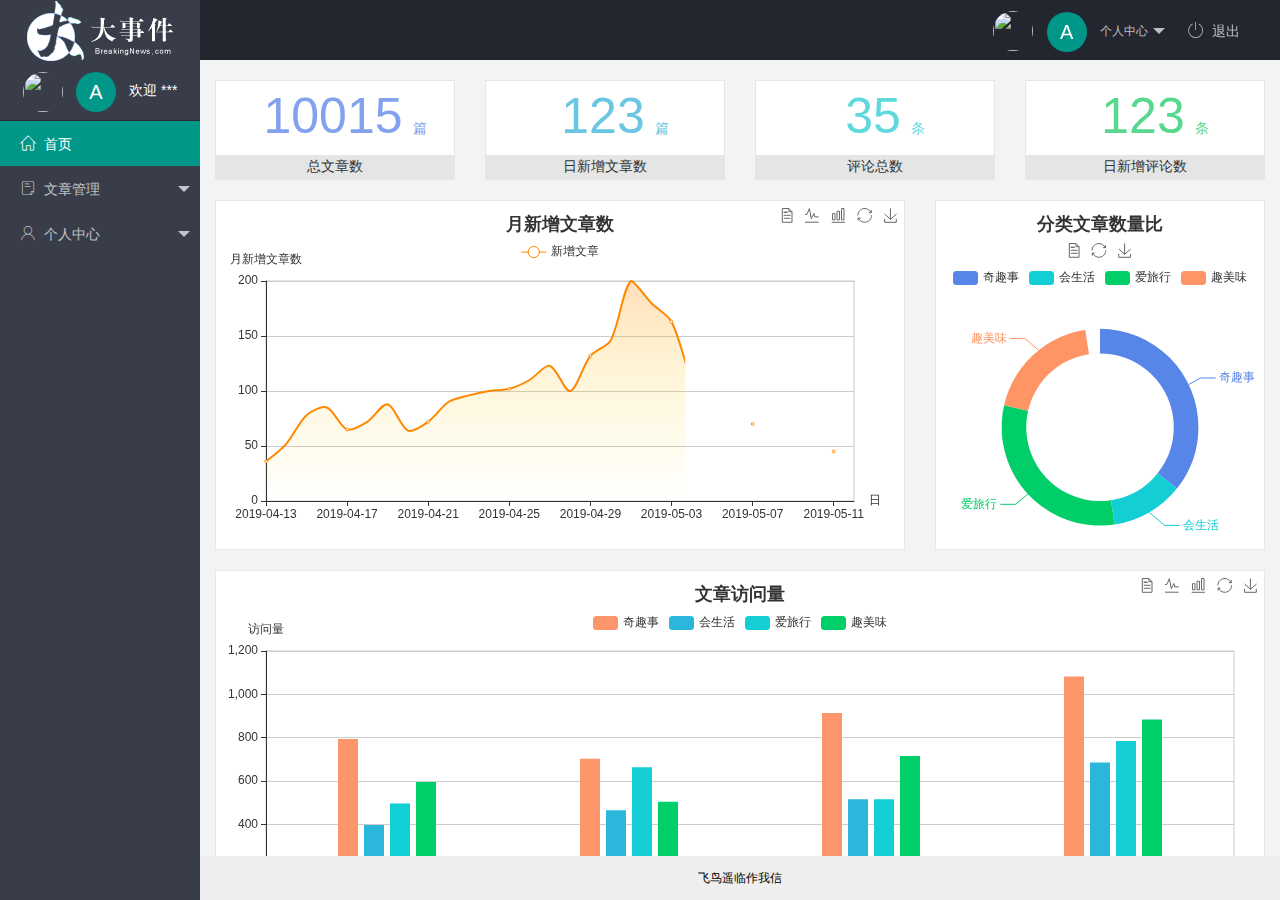
==== commit fce45fce: "完成了个人中心模块" ====
--- a/index.html
+++ b/index.html
@@ -19,14 +19,14 @@
         <ul class="layui-nav layui-layout-right">
           <li class="layui-nav-item layui-hide layui-show-md-inline-block">
             <a href="javascript:;" class="userinfo">
-                <img src="http://t.cn/RCzsdCq" class="layui-nav-img" />
-                <span class="text-avatar">A</span>
-                个人中心
-              </a>
+              <img src="http://t.cn/RCzsdCq" class="layui-nav-img" />
+              <span class="text-avatar">A</span>
+              个人中心
+            </a>
             <dl class="layui-nav-child">
-              <dd><a href="">基本资料</a></dd>
-              <dd><a href="">更换头像</a></dd>
-              <dd><a href="">重置密码</a></dd>
+              <dd><a href="/user/user_info.html" target="fm">基本资料</a></dd>
+              <dd><a href="/user/user_avatar.html" target="fm">更换头像</a></dd>
+              <dd><a href="/user/user_pwd.html" target="fm">重置密码</a></dd>
             </dl>
           </li>
           <li class="layui-nav-item" lay-header-event="menuRight" lay-unselect>
@@ -42,12 +42,14 @@
           <!-- 左侧导航区域（可配合layui已有的垂直导航） -->
           <ul class="layui-nav layui-nav-tree" lay-shrink="all">
             <div class="userinfo">
-                <img src="http://t.cn/RCzsdCq" class="layui-nav-img" />
-                <span class="text-avatar">A</span>
-                <span id="welcome">欢迎 ***</span>
+              <img src="http://t.cn/RCzsdCq" class="layui-nav-img" />
+              <span class="text-avatar">A</span>
+              <span id="welcome">欢迎 ***</span>
             </div>
             <li class="layui-nav-item layui-this">
-              <a href="/home/dashboard.html" target="fm"><span class="iconfont icon-home"></span>首页</a>
+              <a href="/home/dashboard.html" target="fm"
+                ><span class="iconfont icon-home"></span>首页</a
+              >
             </li>
             <li class="layui-nav-item">
               <a class="" href="javascript:;"
@@ -77,17 +79,17 @@
               >
               <dl class="layui-nav-child">
                 <dd>
-                  <a href="javascript:;"
+                  <a href="/user/user_info.html" target="fm"
                     ><i class="layui-icon layui-icon-app"></i>基本资料</a
                   >
                 </dd>
                 <dd>
-                  <a href="javascript:;"
+                  <a href="/user/user_avatar.html" target="fm"
                     ><i class="layui-icon layui-icon-app"></i>更换头像</a
                   >
                 </dd>
                 <dd>
-                  <a href="javascript:;"
+                  <a href="/user/user_pwd.html" target="fm"
                     ><i class="layui-icon layui-icon-app"></i>重置密码</a
                   >
                 </dd>
@@ -100,7 +102,7 @@
       <div class="layui-body">
         <!-- 内容主体区域 -->
         <iframe name="fm" src="/home/dashboard.html" frameborder="0"></iframe>
-    </div>
+      </div>
 
       <div class="layui-footer">
         <!-- 底部固定区域 -->
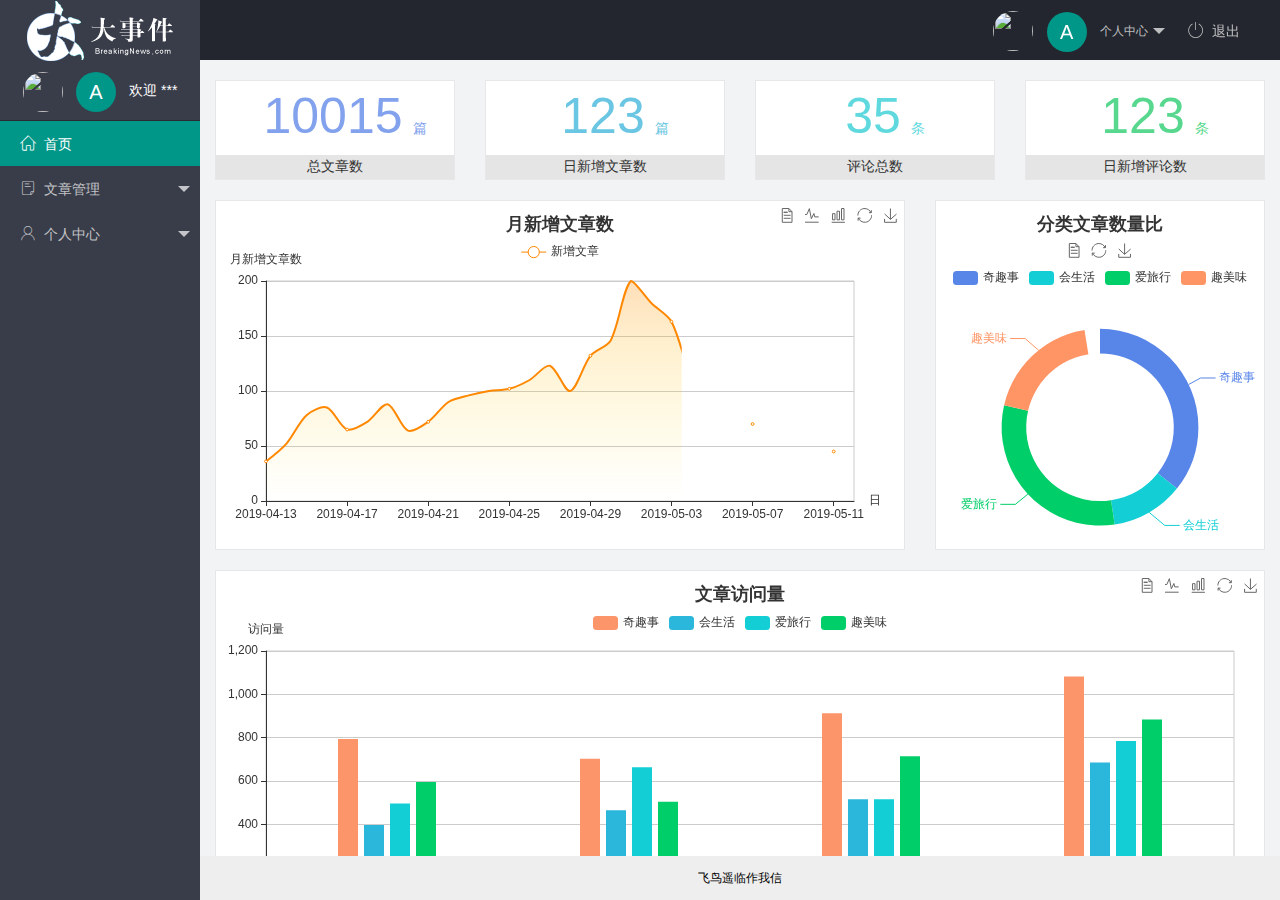
==== commit 39e3912d: "完成了项目的其他部分" ====
--- a/index.html
+++ b/index.html
@@ -57,17 +57,17 @@
               >
               <dl class="layui-nav-child">
                 <dd>
-                  <a href="javascript:;"
+                  <a href="/article/art_cate.html" target="fm"
                     ><i class="layui-icon layui-icon-app"></i>文章类别</a
                   >
                 </dd>
                 <dd>
-                  <a href="javascript:;"
-                    ><i class="layui-icon layui-icon-app"></i>文章列表</a
+                  <a href="/article/art_list.html" target="fm"
+                    ><i class="layui-icon layui-icon-app" id="ttt"></i>文章列表</a
                   >
                 </dd>
                 <dd>
-                  <a href="javascript:;"
+                  <a href="/article/art_pub.html" target="fm"
                     ><i class="layui-icon layui-icon-app"></i>发布文章</a
                   >
                 </dd>
